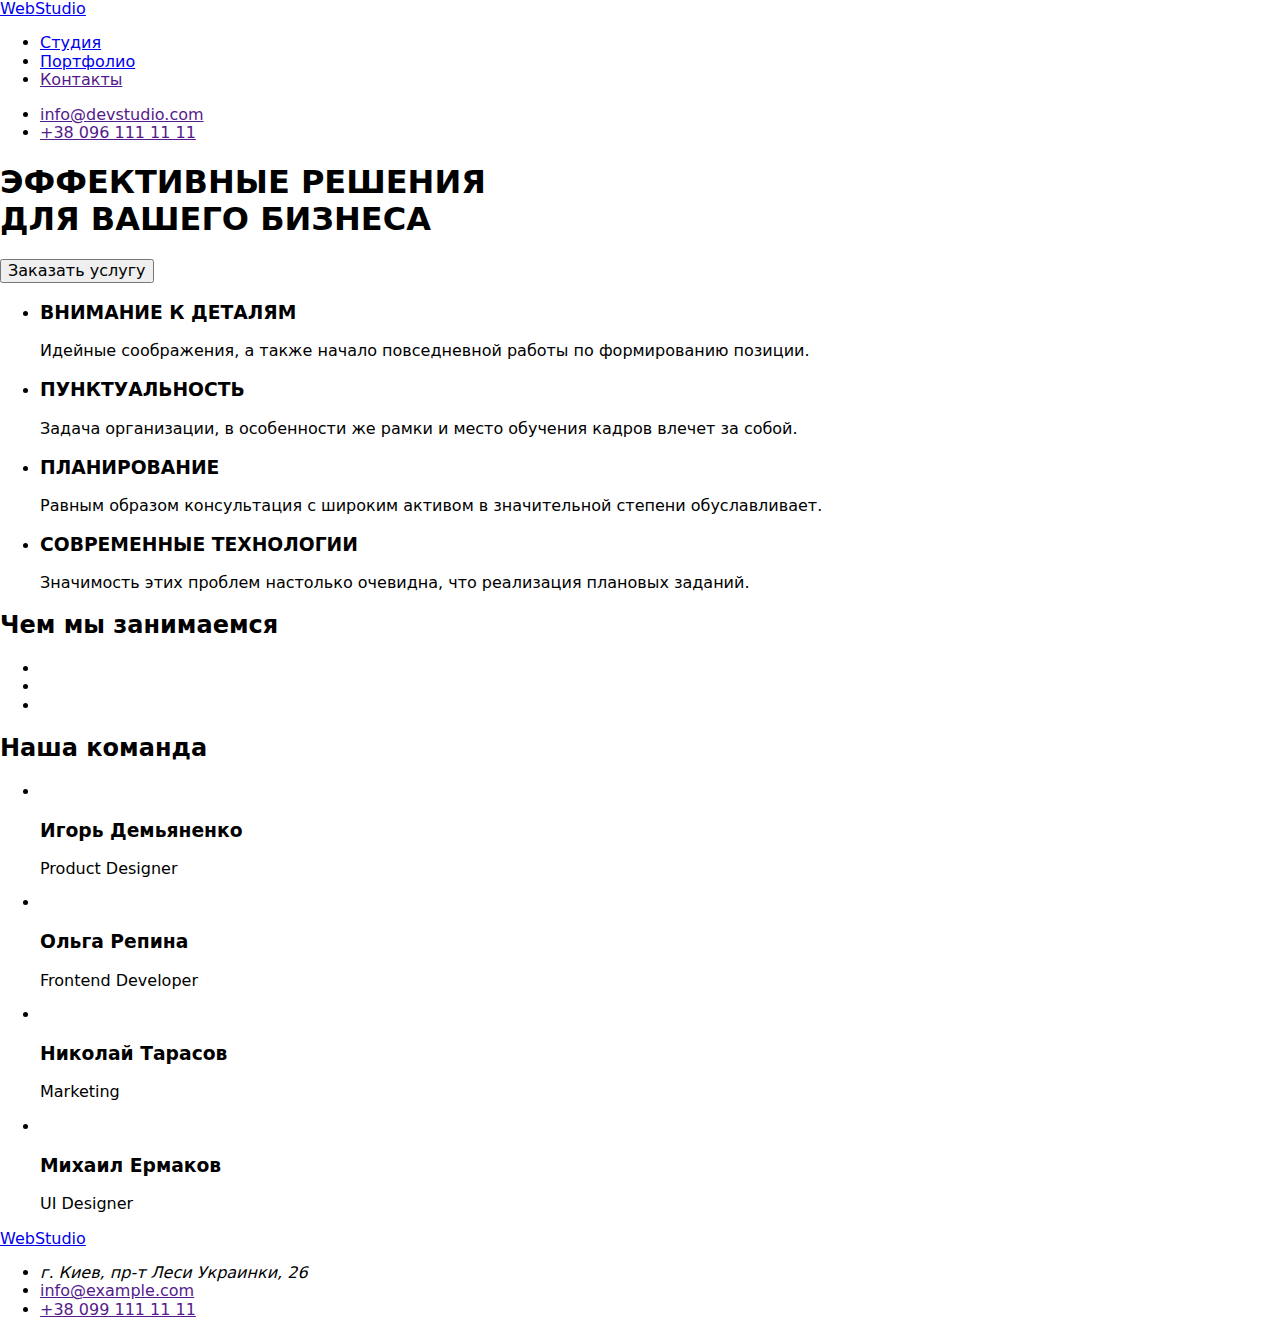
==== index.html @ a9c04260 "попытка 2 дз" ====
<!DOCTYPE html>
<html lang="en">
  <head>
    <meta charset="UTF-8" />
    <meta name="viewport" content="width=device-width, initial-scale=1.0" />
    <title>Document</title>
    <link
      href="https://fonts.googleapis.com/css2?family=Raleway:wght@700&family=Roboto:wght@400;500;700;900&display=swap"
      rel="stylesheet"
    />

    <link rel="preconnect" href="https://fonts.gstatic.com" />
    <link
      href="https://fonts.googleapis.com/css2?family=Raleway:ital,wght@1,700&display=swap"
      rel="stylesheet"
    />
    <link rel="stylesheet" href="./stile.css" />
    <link
      rel="stylesheet"
      href="https://cdnjs.cloudflare.com/ajax/libs/modern-normalize/1.0.0/modern-normalize.min.css"
    />
  </head>

  <body>
    <!--шапка сайта-->

    <header>
      <nav class="main-nav">
        <a class="logo" href="./index.html"
          >Web<span class="logo-2">Studio</span></a
        >
        <ul class="site-nav">
          <li class="item">
            <a href="./index.html" class="link1">Студия</a>
          </li>
          <li class="item">
            <a href="./portfolio.html" class="link">Портфолио</a>
          </li>
          <li class="item">
            <a href="" class="link">Контакты</a>
          </li>
        </ul>
        <ul class="site-nav2">
          <li class="item">
            <a class="nav-rith" href="">info@devstudio.com</a>
          </li>
          <li class="item">
            <a class="nav-rith" href="">+38 096 111 11 11</a>
          </li>
        </ul>
      </nav>
    </header>

    <main>
      <section class="section-hero">
        <h1 class="hero-title">
          ЭФФЕКТИВНЫЕ РЕШЕНИЯ <br />
          ДЛЯ ВАШЕГО БИЗНЕСА
        </h1>
        <button class="button">Заказать услугу</button>
      </section>
      <section class="section">
        <div class="container">
          <ul class="feature-list">
            <li class="item">
              <h3 class="title">ВНИМАНИЕ К ДЕТАЛЯМ</h3>
              <p>
                Идейные соображения, а также начало повседневной работы по
                формированию позиции.
              </p>
            </li>
            <li class="item">
              <h3 class="title">ПУНКТУАЛЬНОСТЬ</h3>
              <p>
                Задача организации, в особенности же рамки и место обучения
                кадров влечет за собой.
              </p>
            </li>
            <li class="item">
              <h3 class="title">ПЛАНИРОВАНИЕ</h3>
              <p>
                Равным образом консультация с широким активом в значительной
                степени обуславливает.
              </p>
            </li>
            <li class="item">
              <h3 class="title">СОВРЕМЕННЫЕ ТЕХНОЛОГИИ</h3>
              <p>
                Значимость этих проблем настолько очевидна, что реализация
                плановых заданий.
              </p>
            </li>
          </ul>
        </div>
      </section>
      <section class="section-img">
        <div class="container">
          <h2 class="section-title">Чем мы занимаемся</h2>
          <ul class="imges">
            <li class="item">
              <img src="./images/img.png" width="370" alt="" />
            </li>
            <li class="item">
              <img src="./images/img(1).png" width="370" alt="" />
            </li>
            <li class="item">
              <img src="./images/img(2).png" width="370" alt="" />
            </li>
          </ul>
        </div>
      </section>

      <section class="section-tima face-section">
        <div class="container">
          <h2 class="section-title">Наша команда</h2>
          <ul class="face">
            <li class="item">
              <img src="./images/img(3).png" width="270" alt="" />
              <h3 class="name-team">Игорь Демьяненко</h3>
              <p class="professional-name">Product Designer</p>
            </li>
            <li class="item">
              <img src="./images/img(4).png" width="270" alt="" />
              <h3 class="name-team">Ольга Репина</h3>
              <p class="professional-name">Frontend Developer</p>
            </li>
            <li class="item">
              <img src="./images/img(5).png" width="270" alt="" />
              <h3 class="name-team">Николай Тарасов</h3>
              <p class="professional-name">Marketing</p>
            </li>
            <li class="item">
              <img src="./images/img(6).png" width="270" alt="" />
              <h3 class="name-team">Михаил Ермаков</h3>
              <p class="professional-name">UI Designer</p>
            </li>
          </ul>
        </div>
      </section>
    </main>
    <footer class="footer">
      <div class="container">
        <div class="logotip">
          <a class="logo" href="./index.html"
            >Web<span class="logo-3">Studio</span></a
          >
        </div>
        <ul class="niz-nav">
          <li>
            <address class="adress">г. Киев, пр-т Леси Украинки, 26</address>
          </li>

          <li class="footer-bot">
            <a class="nav-footer" href="">info@example.com</a>
          </li>
          <li class="footer-bot">
            <a class="nav-footer" href="">+38 099 111 11 11</a>
          </li>
        </ul>
      </div>
    </footer>
  </body>
</html>
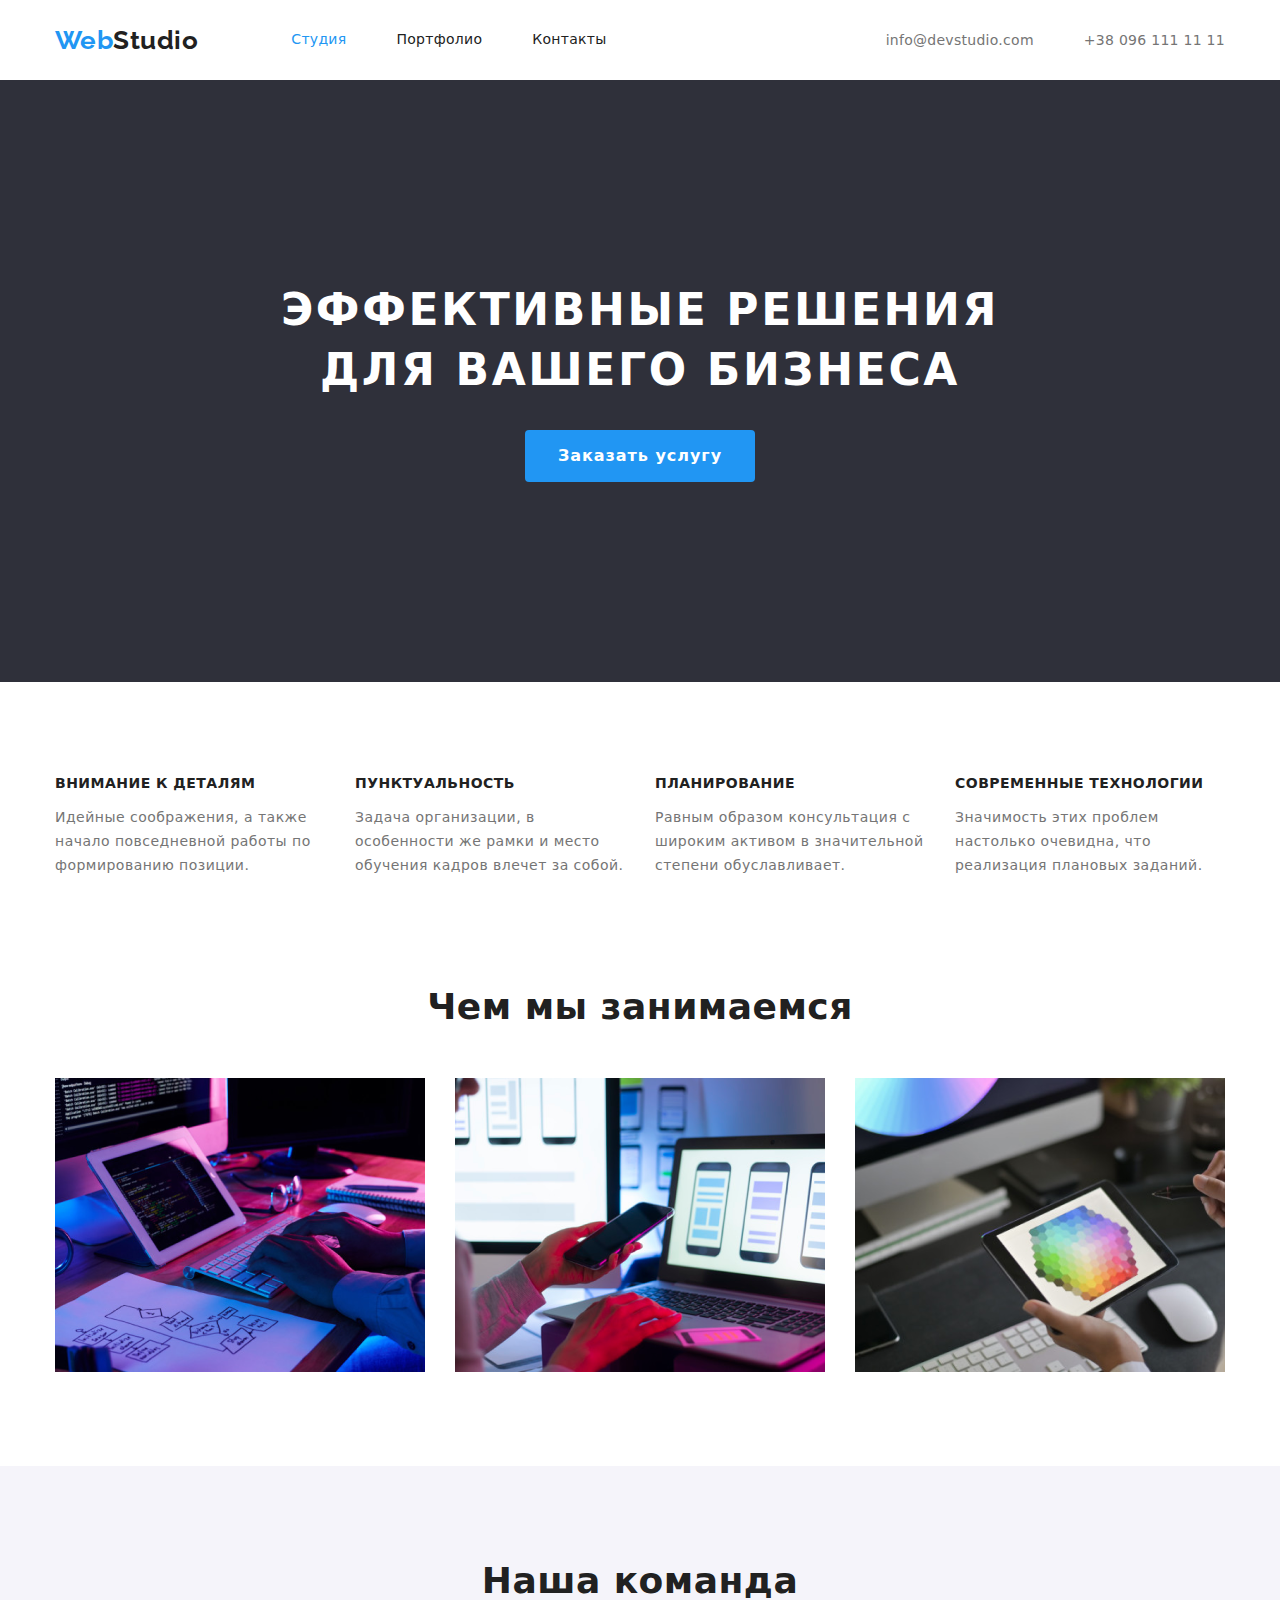
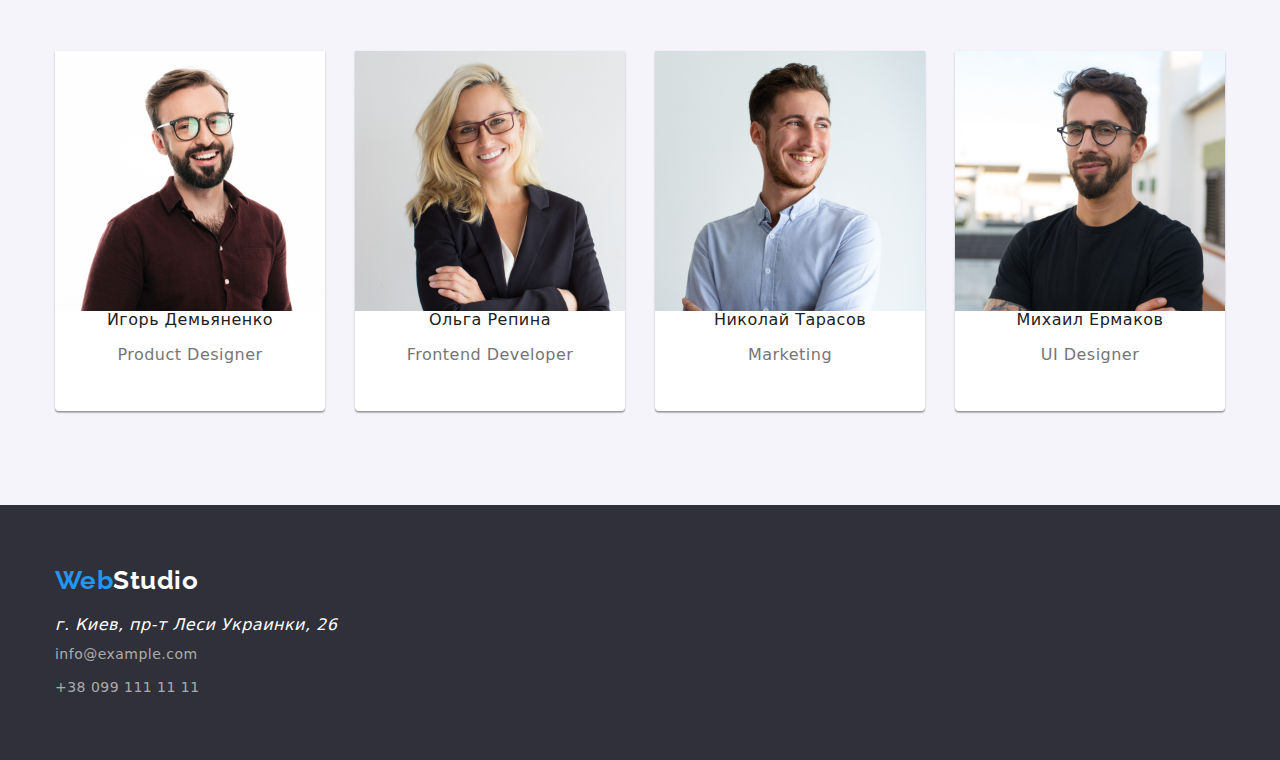
==== commit dabf2d3c: "1  попытка сдать дз" ====
--- a/index.html
+++ b/index.html
@@ -14,7 +14,7 @@
       href="https://fonts.googleapis.com/css2?family=Raleway:ital,wght@1,700&display=swap"
       rel="stylesheet"
     />
-    <link rel="stylesheet" href="./stile.css" />
+    <link rel="stylesheet" href="./index.css" />
     <link
       rel="stylesheet"
       href="https://cdnjs.cloudflare.com/ajax/libs/modern-normalize/1.0.0/modern-normalize.min.css"
--- a/index.css
+++ b/index.css
@@ -0,0 +1,272 @@
+:root {
+  --primary-text-color: #757575;
+  --title-text-color: #212121;
+  --nav-color: #2196f3;
+  --white-color: #ffffff;
+  --niz-nav: rgba(255, 255, 255, 0.6);
+  --background-name: #2f303a;
+  --backgroud-color: #f5f4fa;
+}
+
+body {
+  background: #ffffff;
+  color: var(--primary-text-color);
+  font-family: -apple-system, BlinkMacSystemFont, "Segoe UI", Roboto, Oxygen,
+    Ubuntu, Cantarell, "Open Sans", "Helvetica Neue", sans-serif;
+  letter-spacing: 0.03em;
+}
+h1,
+h2,
+h3,
+h4,
+h5,
+h6 {
+  margin: 0;
+}
+img {
+  display: block;
+  max-width: 100%;
+  height: auto;
+}
+.logo {
+  color: var(--nav-color);
+  font-family: "Raleway";
+  font-weight: bold;
+  font-size: 26px;
+  line-height: 1.19;
+  text-decoration: none;
+}
+.logotip {
+  margin-bottom: 20px;
+}
+ul {
+  list-style: none;
+  margin: 0;
+  padding: 0;
+}
+.site-nav2 .nav-rith {
+  font-weight: 500;
+  font-size: 14px;
+  line-height: 1.14;
+  letter-spacing: 0.02em;
+  text-decoration: none;
+}
+.main-nav {
+  display: flex;
+  align-items: center;
+  margin-left: auto;
+  margin-right: auto;
+  width: 1200px;
+  padding-left: 15px;
+  padding-right: 15px;
+}
+
+.site-nav .link,
+.link1 {
+  display: block;
+  padding-top: 32px;
+  padding-bottom: 32px;
+
+  color: var(--title-text-color);
+  font-weight: 500;
+  font-size: 14px;
+  line-height: 1.14;
+  letter-spacing: 0.02em;
+  text-decoration: none;
+}
+.site-nav2 {
+  display: flex;
+  margin-left: auto;
+}
+.site-nav2 .item + .item {
+  margin-left: 50px;
+}
+.conteiner {
+  margin-left: auto;
+  margin-right: auto;
+  width: 1200px;
+  padding-left: 15px;
+  padding-right: 15px;
+}
+.site-nav {
+  display: flex;
+  margin-left: 93px;
+}
+.site-nav .item + .item {
+  margin-left: 50px;
+}
+.site-nav .link:hover,
+.site-nav .link:focus {
+  color: var(--nav-color);
+}
+.section-title {
+  color: var(--title-text-color);
+  font-weight: bold;
+  font-size: 36px;
+  line-height: 1.16;
+  text-align: center;
+  margin-top: 0;
+  margin-bottom: 50px;
+}
+.section-hero {
+  text-align: center;
+  padding-top: 200px;
+  padding-bottom: 200px;
+  background-color: var(--background-name);
+  margin-bottom: 94px;
+}
+.hero-title {
+  margin-top: 0;
+  margin-bottom: 0;
+  color: var(--white-color);
+  font-weight: 900;
+  font-size: 44px;
+  line-height: 1.36;
+  letter-spacing: 0.06em;
+  background: var(--background-name);
+  margin-bottom: 30px;
+}
+.feature-list .title {
+  color: var(--title-text-color);
+  margin-top: 0;
+}
+.feature-list {
+  font-size: 14px;
+  line-height: 1.71;
+  margin-top: 0;
+  margin-bottom: 94px;
+  display: flex;
+}
+.feature-list {
+  margin-left: -30px;
+}
+.feature-list .item {
+  margin-left: 30px;
+}
+.feature-list .item {
+  width: 270px;
+}
+.imges {
+  display: flex;
+  margin-left: -30px;
+}
+.imges .item {
+  margin-left: 30px;
+}
+.face {
+  display: flex;
+  margin-left: -30px;
+}
+.name-team,
+.professional-name {
+  text-align: center;
+}
+
+.face .item {
+  box-shadow: 0px 1px 3px rgba(0, 0, 0, 0.12), 0px 1px 1px rgba(0, 0, 0, 0.14),
+    0px 2px 1px rgba(0, 0, 0, 0.2);
+  border-radius: 0px 0px 4px 4px;
+  padding-bottom: 30px;
+  background: var(--white-color);
+  margin-left: 30px;
+}
+.face-section {
+  background-color: var(--backgroud-color);
+  padding-top: 94px;
+  padding-bottom: 94px;
+}
+.button {
+  background-color: var(--nav-color);
+  color: var(--white-color);
+  border: 1px solid transparent;
+
+  letter-spacing: 0.06em;
+  font-weight: bold;
+  font-size: 16px;
+  line-height: 1.9;
+  min-width: 200px;
+
+  border-radius: 4px;
+  padding: 10px 32px;
+  display: inline-block;
+  text-align: center;
+}
+.container {
+  margin-left: auto;
+  margin-right: auto;
+  width: 1200px;
+  padding-right: 15px;
+  padding-left: 15px;
+}
+.section-img {
+  padding-bottom: 94px;
+}
+.nav-rith {
+  color: var(--primary-text-color);
+}
+.nav-rith:hover,
+.nav-rith:focus {
+  color: var(--nav-color);
+}
+.name-team {
+  color: var(--title-text-color);
+  font-weight: 500;
+  font-size: 16px;
+  line-height: 1.18;
+}
+.adress {
+  color: var(--white-color);
+  margin-bottom: 9px;
+}
+.nav-footer {
+  color: var(--niz-nav);
+  font-size: 14px;
+  line-height: 1.71;
+}
+.footer-bot {
+  margin-bottom: 9px;
+}
+.footer-bot:nth-child(3n) {
+  margin-bottom: 0;
+}
+.logo-2 {
+  color: var(--title-text-color);
+}
+.logo .logo-2:hover,
+.logo .logo-2:focus,
+.logo .logo-3:hover,
+.logo .logo-3:focus {
+  color: rgb(204, 51, 24);
+}
+.title {
+  font-size: 14px;
+  line-height: 1.14;
+}
+.professional-name {
+  font-size: 16px;
+  line-height: 1.18;
+}
+.footer {
+  background: var(--background-name);
+  padding-bottom: 60px;
+  padding-top: 60px;
+}
+.logo-3 {
+  color: var(--white-color);
+}
+.niz-nav .nav-footer {
+  font-size: 14px;
+  line-height: 1.71;
+  text-decoration: none;
+}
+.nav-footer:hover,
+.nav-footer:focus {
+  color: var(--nav-color);
+}
+.link1 {
+  color: var(--nav-color);
+}
+.link1:hover,
+.link1:focus {
+  color: var(--title-text-color);
+}
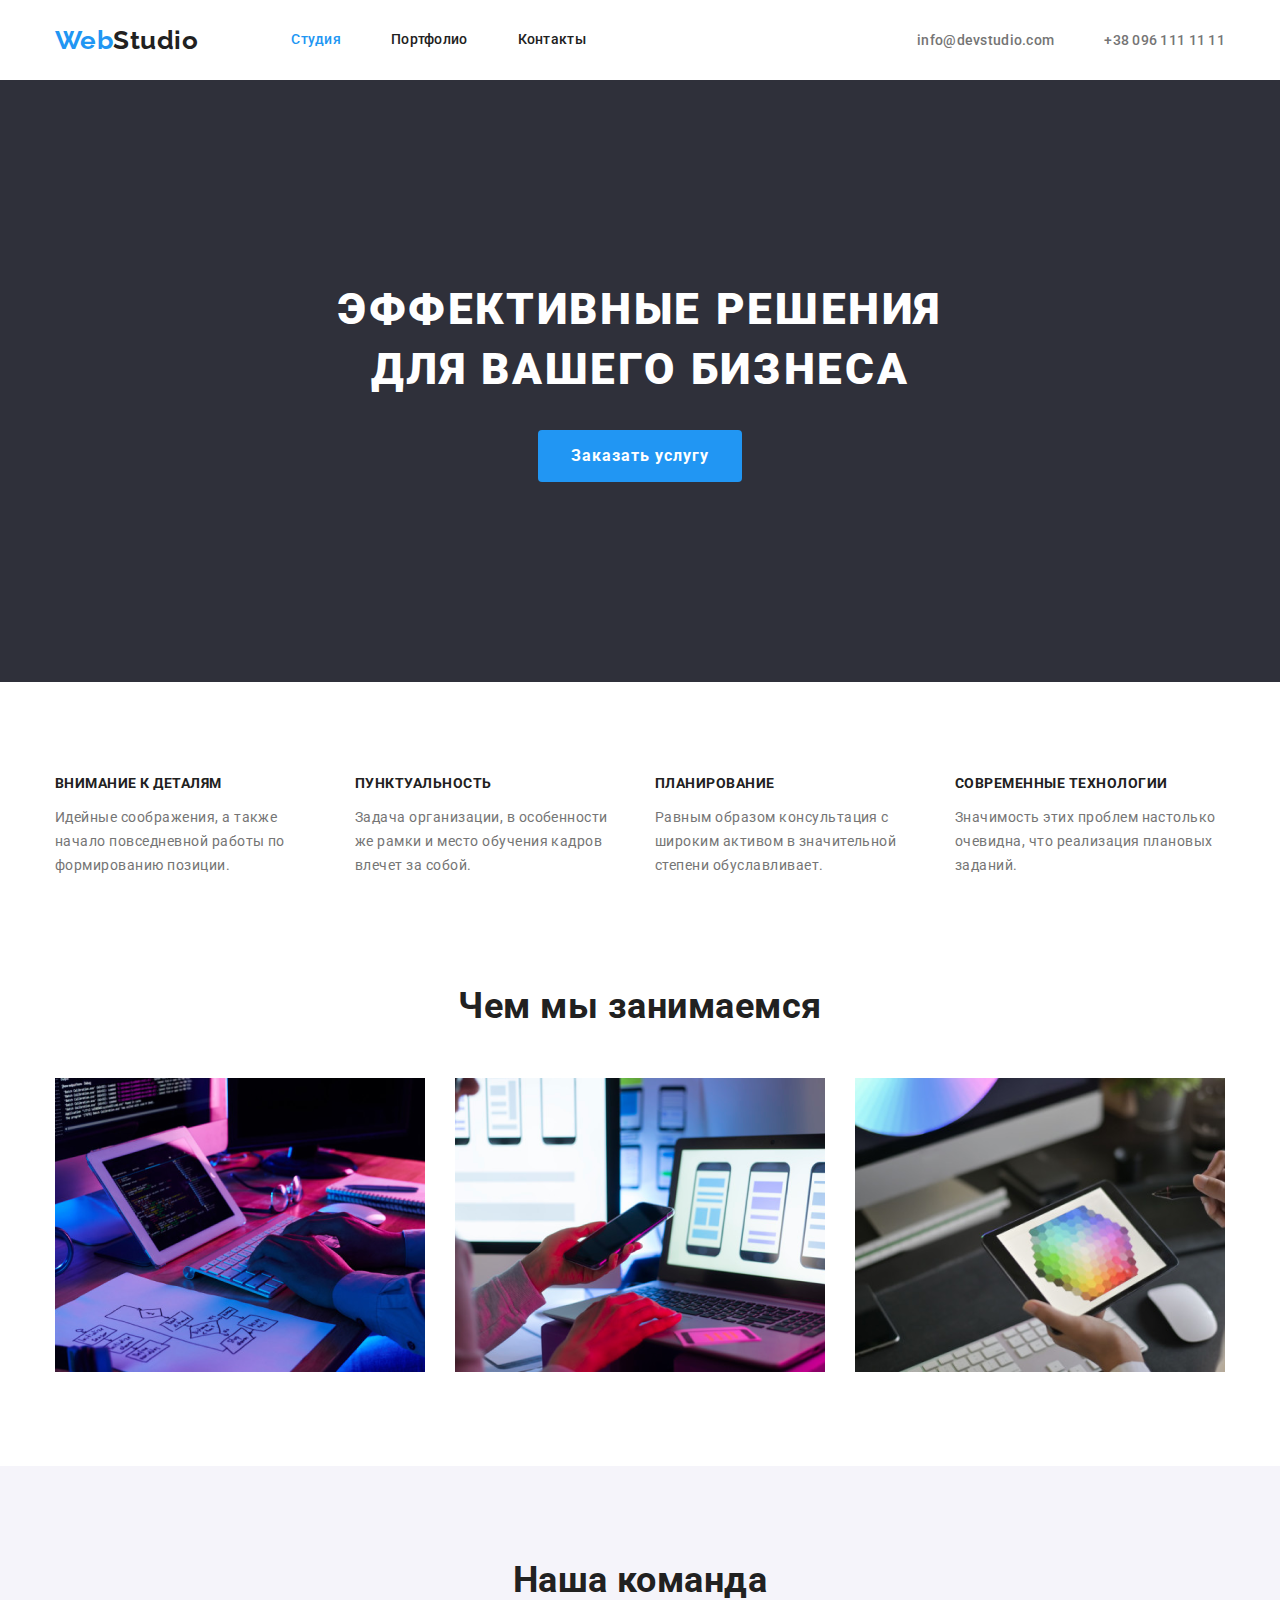
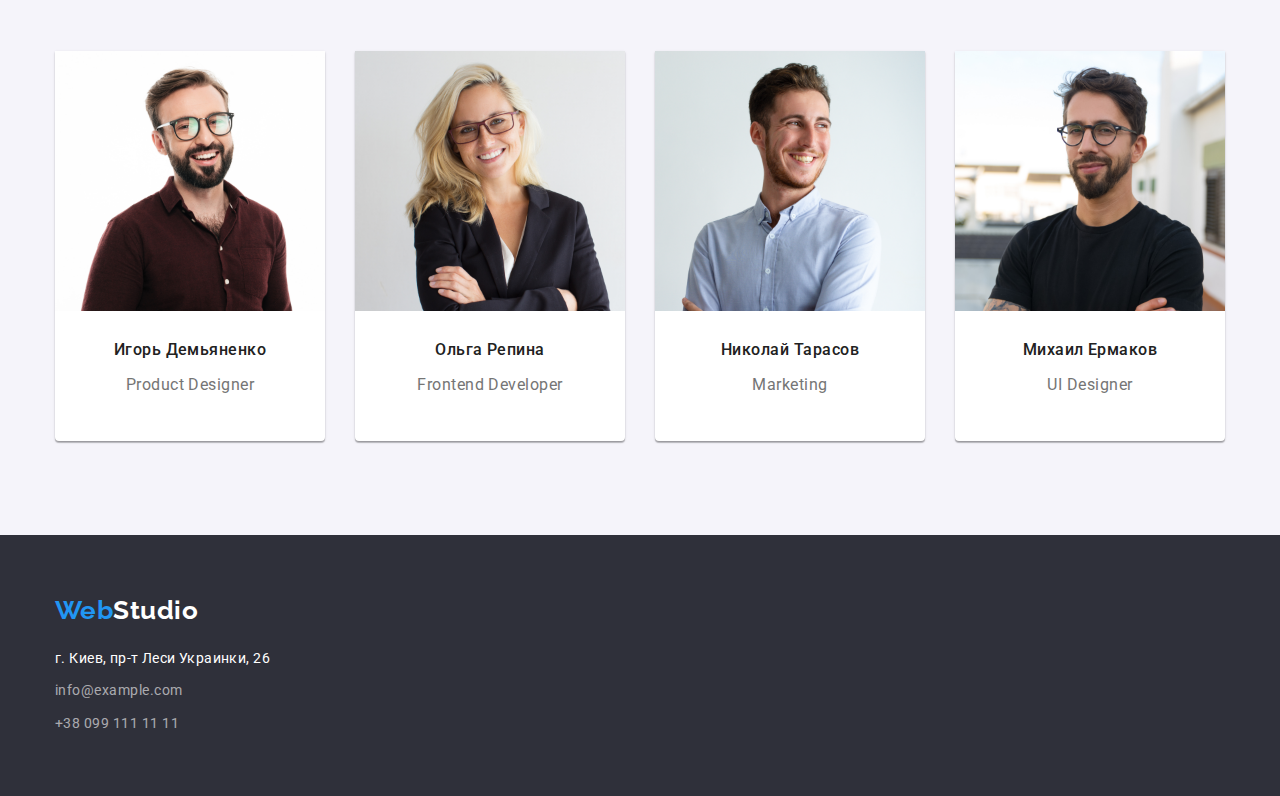
==== commit 554b697b: "3 попытка сдать дз" ====
--- a/index.html
+++ b/index.html
@@ -14,11 +14,11 @@
       href="https://fonts.googleapis.com/css2?family=Raleway:ital,wght@1,700&display=swap"
       rel="stylesheet"
     />
-    <link rel="stylesheet" href="./index.css" />
     <link
       rel="stylesheet"
       href="https://cdnjs.cloudflare.com/ajax/libs/modern-normalize/1.0.0/modern-normalize.min.css"
     />
+    <link rel="stylesheet" href="./index.css" />
   </head>
 
   <body>
--- a/index.css
+++ b/index.css
@@ -88,6 +88,10 @@
   padding-left: 15px;
   padding-right: 15px;
 }
+.section {
+  padding-top: 94px;
+  padding-bottom: 94px;
+}
 .site-nav {
   display: flex;
   margin-left: 93px;
@@ -113,7 +117,7 @@
   padding-top: 200px;
   padding-bottom: 200px;
   background-color: var(--background-name);
-  margin-bottom: 94px;
+  padding-bottom: 200px;
 }
 .hero-title {
   margin-top: 0;
@@ -134,7 +138,6 @@
   font-size: 14px;
   line-height: 1.71;
   margin-top: 0;
-  margin-bottom: 94px;
   display: flex;
 }
 .feature-list {
@@ -156,6 +159,9 @@
 .face {
   display: flex;
   margin-left: -30px;
+}
+.name-team {
+  padding-top: 30px;
 }
 .name-team,
 .professional-name {
@@ -217,7 +223,13 @@
 .adress {
   color: var(--white-color);
   margin-bottom: 9px;
-}
+  font-style: normal;
+  font-weight: normal;
+  font-size: 14px;
+  line-height: 24px;
+  letter-spacing: 0.03em;
+}
+
 .nav-footer {
   color: var(--niz-nav);
   font-size: 14px;
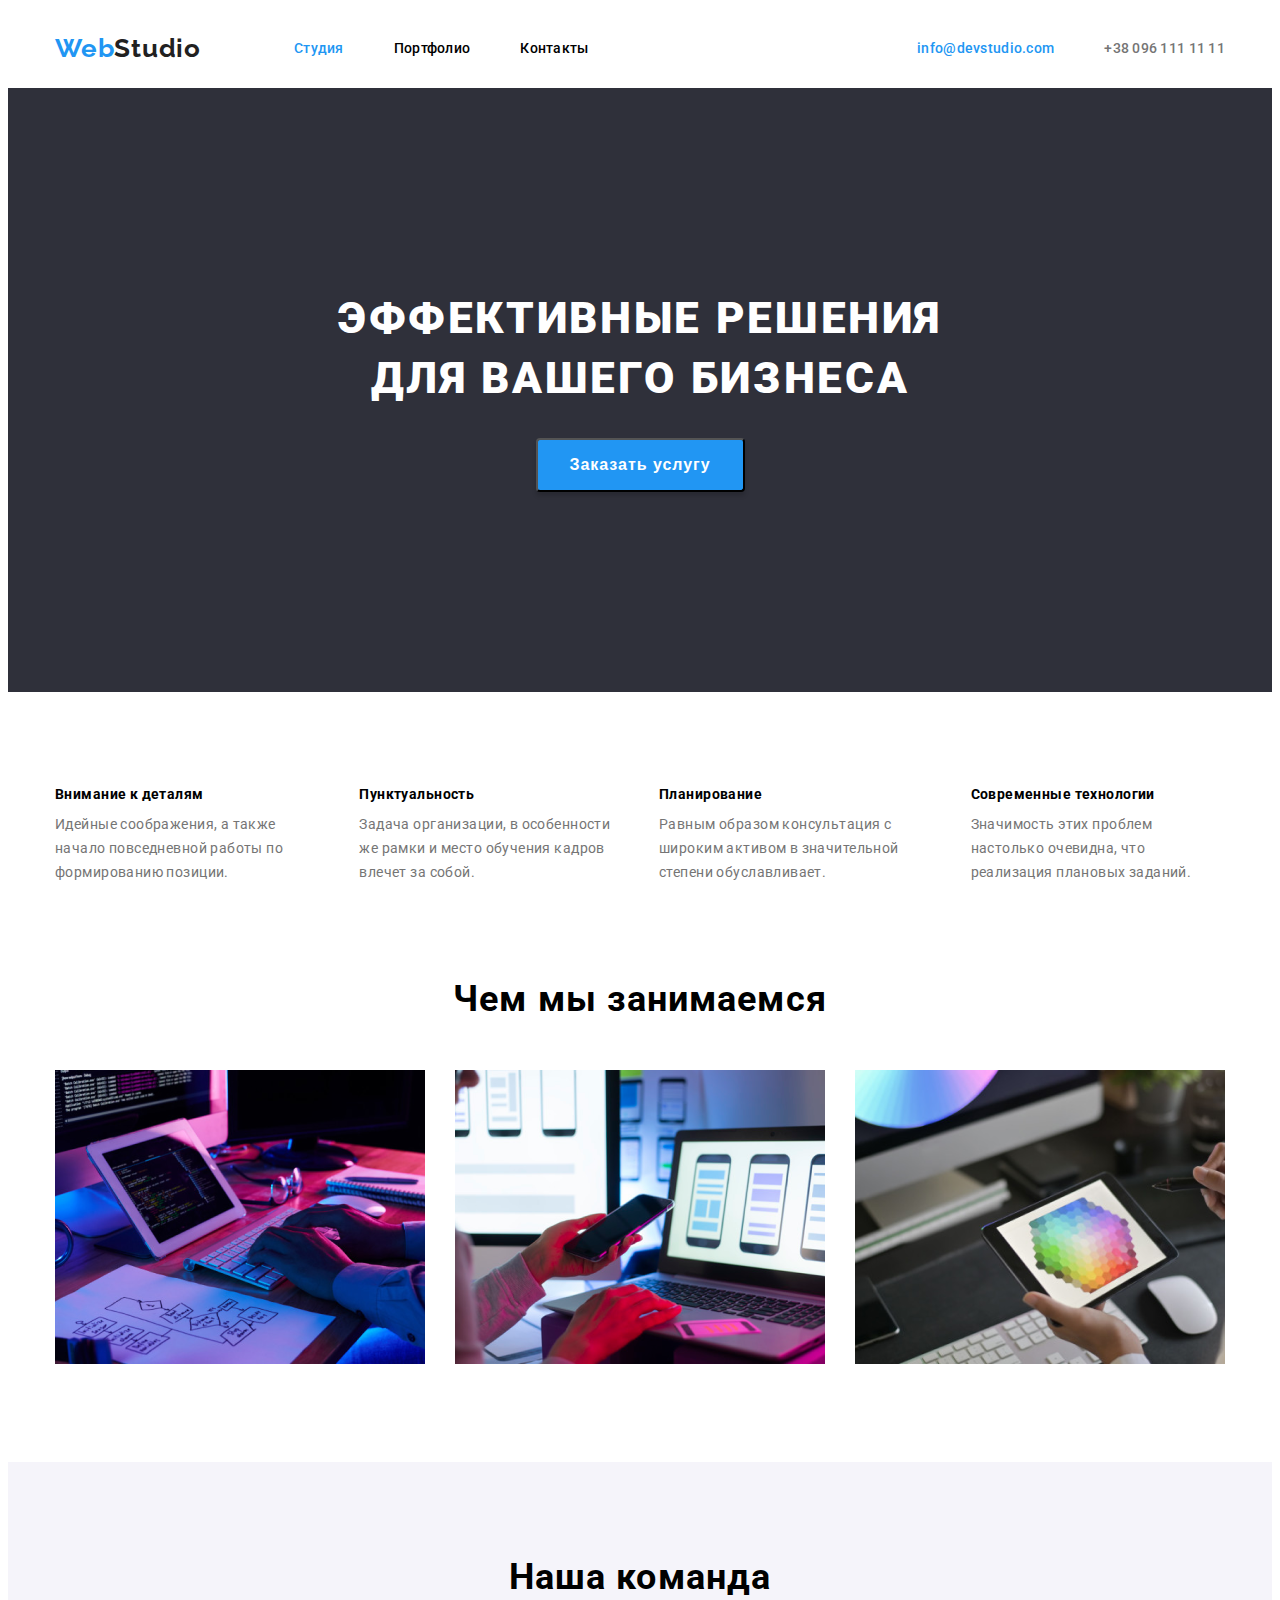
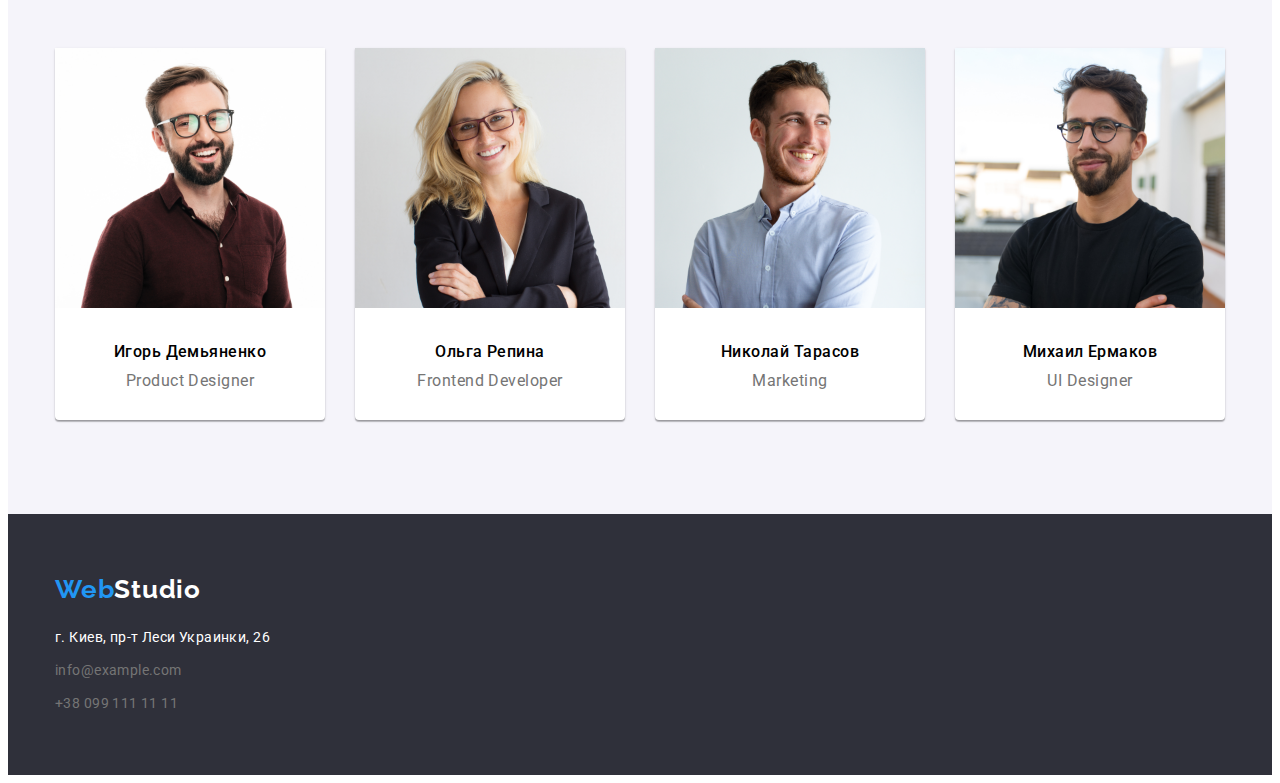
==== commit 4373d10f: "1 попытка сдать 3 дз" ====
--- a/index.html
+++ b/index.html
@@ -4,88 +4,68 @@
     <meta charset="UTF-8" />
     <meta name="viewport" content="width=device-width, initial-scale=1.0" />
     <title>Document</title>
-    <link
-      href="https://fonts.googleapis.com/css2?family=Raleway:wght@700&family=Roboto:wght@400;500;700;900&display=swap"
-      rel="stylesheet"
-    />
-
+    <link rel="preconnect" href="https://fonts.gstatic.com" />
     <link rel="preconnect" href="https://fonts.gstatic.com" />
     <link
-      href="https://fonts.googleapis.com/css2?family=Raleway:ital,wght@1,700&display=swap"
+      href="https://fonts.googleapis.com/css2?family=Raleway:wght@400;500;700&family=Roboto:wght@400;500;700&display=swap"
       rel="stylesheet"
-    />
-    <link
-      rel="stylesheet"
-      href="https://cdnjs.cloudflare.com/ajax/libs/modern-normalize/1.0.0/modern-normalize.min.css"
     />
     <link rel="stylesheet" href="./index.css" />
   </head>
+  <body>
+    <header class="header">
+      <nav class="container site-nav">
+        <a class="header-logo" href=""
+          >Web<span class="header-logo-span">Studio</span></a
+        >
+        <ul class="header-nav list">
+          <li class="item hover-item">Студия</li>
+          <li class="item">Портфолио</li>
+          <li class="item">Контакты</li>
+        </ul>
 
-  <body>
-    <!--шапка сайта-->
-
-    <header>
-      <nav class="main-nav">
-        <a class="logo" href="./index.html"
-          >Web<span class="logo-2">Studio</span></a
-        >
-        <ul class="site-nav">
-          <li class="item">
-            <a href="./index.html" class="link1">Студия</a>
-          </li>
-          <li class="item">
-            <a href="./portfolio.html" class="link">Портфолио</a>
-          </li>
-          <li class="item">
-            <a href="" class="link">Контакты</a>
-          </li>
-        </ul>
-        <ul class="site-nav2">
-          <li class="item">
-            <a class="nav-rith" href="">info@devstudio.com</a>
-          </li>
-          <li class="item">
-            <a class="nav-rith" href="">+38 096 111 11 11</a>
-          </li>
+        <ul class="header-nav-contacts list">
+          <li class="item hover-item">info@devstudio.com</li>
+          <li class="item">+38 096 111 11 11</li>
         </ul>
       </nav>
     </header>
-
     <main>
       <section class="section-hero">
-        <h1 class="hero-title">
-          ЭФФЕКТИВНЫЕ РЕШЕНИЯ <br />
-          ДЛЯ ВАШЕГО БИЗНЕСА
-        </h1>
-        <button class="button">Заказать услугу</button>
+        <div class="container">
+          <h2 class="hero-title">
+            ЭФФЕКТИВНЫЕ РЕШЕНИЯ<br />ДЛЯ ВАШЕГО БИЗНЕСА
+          </h2>
+          <button class="hero-button">Заказать услугу</button>
+        </div>
       </section>
-      <section class="section">
+      <section class="section-advantages">
         <div class="container">
-          <ul class="feature-list">
+          <ul class="list advantages-list">
             <li class="item">
-              <h3 class="title">ВНИМАНИЕ К ДЕТАЛЯМ</h3>
-              <p>
+              <h3 class="advantages-title">Внимание к деталям</h3>
+              <p class="advantages-text">
                 Идейные соображения, а также начало повседневной работы по
                 формированию позиции.
               </p>
             </li>
             <li class="item">
-              <h3 class="title">ПУНКТУАЛЬНОСТЬ</h3>
-              <p>
+              <h3 class="advantages-title">Пунктуальность</h3>
+              <p class="advantages-text">
                 Задача организации, в особенности же рамки и место обучения
                 кадров влечет за собой.
               </p>
             </li>
             <li class="item">
-              <h3 class="title">ПЛАНИРОВАНИЕ</h3>
-              <p>
+              <h3 class="advantages-title">Планирование</h3>
+              <p class="advantages-text">
                 Равным образом консультация с широким активом в значительной
                 степени обуславливает.
               </p>
             </li>
             <li class="item">
-              <h3 class="title">СОВРЕМЕННЫЕ ТЕХНОЛОГИИ</h3>
-              <p>
+              <h3 class="advantages-title">Современные технологии</h3>
+              <p class="advantages-text">
                 Значимость этих проблем настолько очевидна, что реализация
                 плановых заданий.
               </p>
@@ -93,71 +73,63 @@
           </ul>
         </div>
       </section>
-      <section class="section-img">
+      <section class="section-occupation">
         <div class="container">
-          <h2 class="section-title">Чем мы занимаемся</h2>
-          <ul class="imges">
+          <h2 class="occupation-title">Чем мы занимаемся</h2>
+          <ul class="occupation-list list">
             <li class="item">
-              <img src="./images/img.png" width="370" alt="" />
+              <img src="./images/img.png" width="370px" alt="" />
             </li>
             <li class="item">
-              <img src="./images/img(1).png" width="370" alt="" />
+              <img src="./images/img(1).png" width="370px" alt="" />
             </li>
             <li class="item">
-              <img src="./images/img(2).png" width="370" alt="" />
+              <img src="./images/img(2).png" width="370px" alt="" />
             </li>
           </ul>
         </div>
       </section>
-
-      <section class="section-tima face-section">
+      <section class="section-team">
         <div class="container">
-          <h2 class="section-title">Наша команда</h2>
-          <ul class="face">
+          <h2 class="team-title">Наша команда</h2>
+          <ul class="list team-list">
             <li class="item">
-              <img src="./images/img(3).png" width="270" alt="" />
-              <h3 class="name-team">Игорь Демьяненко</h3>
-              <p class="professional-name">Product Designer</p>
+              <img src="./images/img(3).png" width="270px" alt="" />
+              <h3 class="team-name">Игорь Демьяненко</h3>
+              <p class="team-job">Product Designer</p>
             </li>
             <li class="item">
-              <img src="./images/img(4).png" width="270" alt="" />
-              <h3 class="name-team">Ольга Репина</h3>
-              <p class="professional-name">Frontend Developer</p>
+              <img src="./images/img(4).png" width="270px" alt="" />
+              <h3 class="team-name">Ольга Репина</h3>
+              <p class="team-job">Frontend Developer</p>
             </li>
             <li class="item">
-              <img src="./images/img(5).png" width="270" alt="" />
-              <h3 class="name-team">Николай Тарасов</h3>
-              <p class="professional-name">Marketing</p>
+              <img src="./images/img(5).png" width="270px" alt="" />
+              <h3 class="team-name">Николай Тарасов</h3>
+              <p class="team-job">Marketing</p>
             </li>
             <li class="item">
-              <img src="./images/img(6).png" width="270" alt="" />
-              <h3 class="name-team">Михаил Ермаков</h3>
-              <p class="professional-name">UI Designer</p>
+              <img src="./images/img(6).png" width="270px" alt="" />
+              <h3 class="team-name">Михаил Ермаков</h3>
+              <p class="team-job">UI Designer</p>
             </li>
           </ul>
         </div>
       </section>
     </main>
+
     <footer class="footer">
-      <div class="container">
-        <div class="logotip">
-          <a class="logo" href="./index.html"
-            >Web<span class="logo-3">Studio</span></a
-          >
-        </div>
-        <ul class="niz-nav">
-          <li>
-            <address class="adress">г. Киев, пр-т Леси Украинки, 26</address>
-          </li>
+      <nav class="footer-nav container">
+        <a class="footer-logo" href=""
+          >Web<span class="footer-logo-span">Studio</span></a
+        >
+        <address class="footer-adress">г. Киев, пр-т Леси Украинки, 26</address>
 
-          <li class="footer-bot">
-            <a class="nav-footer" href="">info@example.com</a>
-          </li>
-          <li class="footer-bot">
-            <a class="nav-footer" href="">+38 099 111 11 11</a>
-          </li>
+        <ul class="list footer-list">
+          <li class="item">info@example.com</li>
+          <li class="item">+38 099 111 11 11</li>
         </ul>
-      </div>
+      </nav>
     </footer>
   </body>
 </html>
--- a/index.css
+++ b/index.css
@@ -1,19 +1,15 @@
 :root {
-  --primary-text-color: #757575;
-  --title-text-color: #212121;
+  --primary-color: #212121;
+  --no-primary-color: #757575;
   --nav-color: #2196f3;
-  --white-color: #ffffff;
-  --niz-nav: rgba(255, 255, 255, 0.6);
-  --background-name: #2f303a;
-  --backgroud-color: #f5f4fa;
-}
-
+  --white: #ffffff;
+  --background: #2f303a;
+  --white-tel-em: rgba(255, 255, 255, 0.6);
+  --border-color: #ececec;
+  --items-color: #eeeeee;
+}
 body {
-  background: #ffffff;
-  color: var(--primary-text-color);
-  font-family: -apple-system, BlinkMacSystemFont, "Segoe UI", Roboto, Oxygen,
-    Ubuntu, Cantarell, "Open Sans", "Helvetica Neue", sans-serif;
-  letter-spacing: 0.03em;
+  font-family: "Roboto", sans-serif;
 }
 h1,
 h2,
@@ -21,264 +17,271 @@
 h4,
 h5,
 h6 {
-  margin: 0;
-}
-img {
+  margin: 0px;
+}
+li {
+  margin: 0px;
+}
+p {
+  margin: 0px;
+}
+/* Стили Хедера*/
+.header-logo {
+  font-family: "Raleway", sans-serif;
+  font-size: 26px;
+  font-style: normal;
+  font-weight: 700;
+  line-height: 31px;
+  letter-spacing: 0.03em;
+  text-decoration: none;
+  color: var(--nav-color);
+  margin-right: 93px;
+}
+.list {
+  list-style: none;
+}
+ul {
+  margin: 0px;
+  padding: 0px;
+}
+.header-logo-span {
+  color: var(--primary-color);
+}
+.site-nav {
+  display: flex;
+  align-items: center;
+}
+.header-nav {
+  display: flex;
+}
+.header-nav-contacts {
+  display: flex;
+  margin-left: auto;
+}
+.header-nav .item {
+  font-style: normal;
+  font-weight: 500;
+  font-size: 14px;
+  line-height: 16px;
+  letter-spacing: 0.02em;
+  padding: 32px 0px;
+  margin-right: 50px;
+}
+.header-nav .item:last-child {
+  margin: 0px;
+}
+.header-nav-contacts .item {
+  font-style: normal;
+  font-weight: 500;
+  font-size: 14px;
+  line-height: 16px;
+  letter-spacing: 0.02em;
+  color: var(--no-primary-color);
+  padding: 32px 0px;
+  margin-right: 50px;
+}
+.header-nav-contacts .item:last-child {
+  margin: 0px;
+}
+.header-nav .hover-item {
+  color: var(--nav-color);
+}
+.header-nav-contacts .hover-item {
+  color: var(--nav-color);
+}
+.header-nav .item:hover,
+.header-nav .item:focus {
+  color: var(--nav-color);
+}
+.header-nav-contacts .item:hover,
+.header-nav-contacts .item:focus {
+  color: var(--nav-color);
+}
+.header-nav .hover-item:hover,
+.header-nav .hover-item:focus {
+  color: var(--primary-color);
+}
+.header-nav-contacts .hover-item:hover,
+.header-nav-contacts .hover-item:focus {
+  color: var(--no-primary-color);
+}
+.container {
+  width: 1170px;
+  margin-right: auto;
+  margin-left: auto;
+  padding-left: 15px;
+  padding-right: 15px;
+}
+/* Стили героя*/
+.section-hero {
+  background-color: var(--background);
+  padding-bottom: 200px;
+  padding-top: 200px;
+}
+.hero-title {
+  font-size: 44px;
+  font-style: normal;
+  font-weight: 900;
+  line-height: 60px;
+  letter-spacing: 0.06em;
+  color: var(--white);
+  text-align: center;
+  margin: 0px;
+  margin-bottom: 30px;
+}
+.hero-button {
+  font-size: 16px;
+  font-style: normal;
+  font-weight: 700;
+  line-height: 30px;
+  letter-spacing: 0.06em;
+  color: var(--white);
+  box-shadow: 0px 4px 4px rgba(0, 0, 0, 0.15);
+  border-radius: 4px;
+  padding: 10px 32px;
+  background-color: var(--nav-color);
+  min-width: 200px;
   display: block;
-  max-width: 100%;
-  height: auto;
-}
-.logo {
-  color: var(--nav-color);
-  font-family: "Raleway";
-  font-weight: bold;
-  font-size: 26px;
-  line-height: 1.19;
-  text-decoration: none;
-}
-.logotip {
-  margin-bottom: 20px;
-}
-ul {
-  list-style: none;
-  margin: 0;
-  padding: 0;
-}
-.site-nav2 .nav-rith {
-  font-weight: 500;
-  font-size: 14px;
-  line-height: 1.14;
-  letter-spacing: 0.02em;
-  text-decoration: none;
-}
-.main-nav {
-  display: flex;
-  align-items: center;
   margin-left: auto;
   margin-right: auto;
-  width: 1200px;
-  padding-left: 15px;
-  padding-right: 15px;
-}
-
-.site-nav .link,
-.link1 {
-  display: block;
-  padding-top: 32px;
-  padding-bottom: 32px;
-
-  color: var(--title-text-color);
-  font-weight: 500;
-  font-size: 14px;
-  line-height: 1.14;
-  letter-spacing: 0.02em;
-  text-decoration: none;
-}
-.site-nav2 {
-  display: flex;
-  margin-left: auto;
-}
-.site-nav2 .item + .item {
-  margin-left: 50px;
-}
-.conteiner {
-  margin-left: auto;
-  margin-right: auto;
-  width: 1200px;
-  padding-left: 15px;
-  padding-right: 15px;
-}
-.section {
+}
+
+/*Секция преимуществ*/
+.section-advantages {
+  padding-top: 94px;
+}
+.advantages-list {
+  display: flex;
+}
+.advantages-list .item {
+  margin-right: 30px;
+}
+.advantages-list .item:last-child {
+  margin: 0px;
+}
+.advantages-title {
+  font-size: 14px;
+  font-style: normal;
+  font-weight: 700;
+  line-height: 16px;
+  letter-spacing: 0.03em;
+  margin-bottom: 10px;
+}
+.advantages-text {
+  font-size: 14px;
+  font-style: normal;
+  font-weight: 400;
+  line-height: 24px;
+  letter-spacing: 0.03em;
+  color: var(--no-primary-color);
+}
+/*Секция  занятий */
+.section-occupation {
   padding-top: 94px;
   padding-bottom: 94px;
 }
-.site-nav {
-  display: flex;
-  margin-left: 93px;
-}
-.site-nav .item + .item {
-  margin-left: 50px;
-}
-.site-nav .link:hover,
-.site-nav .link:focus {
-  color: var(--nav-color);
-}
-.section-title {
-  color: var(--title-text-color);
-  font-weight: bold;
+.occupation-title {
   font-size: 36px;
-  line-height: 1.16;
-  text-align: center;
-  margin-top: 0;
+  font-style: normal;
+  font-weight: 700;
+  line-height: 42px;
+  letter-spacing: 0.03em;
+  text-align: center;
   margin-bottom: 50px;
 }
-.section-hero {
-  text-align: center;
-  padding-top: 200px;
-  padding-bottom: 200px;
-  background-color: var(--background-name);
-  padding-bottom: 200px;
-}
-.hero-title {
-  margin-top: 0;
-  margin-bottom: 0;
-  color: var(--white-color);
-  font-weight: 900;
-  font-size: 44px;
-  line-height: 1.36;
-  letter-spacing: 0.06em;
-  background: var(--background-name);
-  margin-bottom: 30px;
-}
-.feature-list .title {
-  color: var(--title-text-color);
-  margin-top: 0;
-}
-.feature-list {
-  font-size: 14px;
-  line-height: 1.71;
-  margin-top: 0;
-  display: flex;
-}
-.feature-list {
-  margin-left: -30px;
-}
-.feature-list .item {
-  margin-left: 30px;
-}
-.feature-list .item {
-  width: 270px;
-}
-.imges {
-  display: flex;
-  margin-left: -30px;
-}
-.imges .item {
-  margin-left: 30px;
-}
-.face {
-  display: flex;
-  margin-left: -30px;
-}
-.name-team {
-  padding-top: 30px;
-}
-.name-team,
-.professional-name {
-  text-align: center;
-}
-
-.face .item {
+.occupation-list {
+  display: flex;
+}
+.occupation-list .item {
+  margin-right: 30px;
+}
+.occupation-list .item:last-child {
+  margin: 0px;
+}
+/*Секция  команды */
+
+.section-team {
+  padding-top: 94px;
+  background: #f5f4fa;
+  padding-bottom: 94px;
+}
+.team-title {
+  text-align: center;
+  font-size: 36px;
+  font-style: normal;
+  font-weight: 700;
+  line-height: 42px;
+  letter-spacing: 0.03em;
+  margin-bottom: 50px;
+}
+.team-list {
+  display: flex;
+}
+.team-list .item {
+  margin-right: 30px;
+  background-color: var(--white);
+  padding-bottom: 30px;
+  text-align: center;
+  border-radius: 0px 0px 4px 4px;
   box-shadow: 0px 1px 3px rgba(0, 0, 0, 0.12), 0px 1px 1px rgba(0, 0, 0, 0.14),
     0px 2px 1px rgba(0, 0, 0, 0.2);
-  border-radius: 0px 0px 4px 4px;
-  padding-bottom: 30px;
-  background: var(--white-color);
-  margin-left: 30px;
-}
-.face-section {
-  background-color: var(--backgroud-color);
-  padding-top: 94px;
-  padding-bottom: 94px;
-}
-.button {
-  background-color: var(--nav-color);
-  color: var(--white-color);
-  border: 1px solid transparent;
-
-  letter-spacing: 0.06em;
-  font-weight: bold;
+}
+.team-list .item:last-child {
+  margin: 0px;
+}
+.team-name {
   font-size: 16px;
-  line-height: 1.9;
-  min-width: 200px;
-
-  border-radius: 4px;
-  padding: 10px 32px;
-  display: inline-block;
-  text-align: center;
-}
-.container {
-  margin-left: auto;
-  margin-right: auto;
-  width: 1200px;
-  padding-right: 15px;
-  padding-left: 15px;
-}
-.section-img {
-  padding-bottom: 94px;
-}
-.nav-rith {
-  color: var(--primary-text-color);
-}
-.nav-rith:hover,
-.nav-rith:focus {
-  color: var(--nav-color);
-}
-.name-team {
-  color: var(--title-text-color);
+  font-style: normal;
   font-weight: 500;
+  line-height: 19px;
+  letter-spacing: 0.03em;
+  padding-top: 30px;
+  margin-bottom: 10px;
+}
+.team-job {
   font-size: 16px;
-  line-height: 1.18;
-}
-.adress {
-  color: var(--white-color);
-  margin-bottom: 9px;
-  font-style: normal;
-  font-weight: normal;
-  font-size: 14px;
+  font-style: normal;
+  font-weight: 400;
+  line-height: 19px;
+  letter-spacing: 0.03em;
+  color: var(--no-primary-color);
+}
+/*Стили Футера */
+.footer {
+  background-color: var(--background);
+  padding-top: 60px;
+  padding-bottom: 60px;
+}
+.footer-logo {
+  font-family: "Raleway", sans-serif;
+  font-size: 26px;
+  font-style: normal;
+  font-weight: 700;
+  line-height: 31px;
+  letter-spacing: 0.03em;
+  text-decoration: none;
+  color: var(--nav-color);
+  
+}
+.footer-logo-span {
+  color: var(--white);
+}
+.footer-adress {
+  margin-top: 20px;
+  font-size: 14px;
+  font-style: normal;
+  font-weight: 400;
   line-height: 24px;
   letter-spacing: 0.03em;
-}
-
-.nav-footer {
-  color: var(--niz-nav);
-  font-size: 14px;
-  line-height: 1.71;
-}
-.footer-bot {
-  margin-bottom: 9px;
-}
-.footer-bot:nth-child(3n) {
-  margin-bottom: 0;
-}
-.logo-2 {
-  color: var(--title-text-color);
-}
-.logo .logo-2:hover,
-.logo .logo-2:focus,
-.logo .logo-3:hover,
-.logo .logo-3:focus {
-  color: rgb(204, 51, 24);
-}
-.title {
-  font-size: 14px;
-  line-height: 1.14;
-}
-.professional-name {
-  font-size: 16px;
-  line-height: 1.18;
-}
-.footer {
-  background: var(--background-name);
-  padding-bottom: 60px;
-  padding-top: 60px;
-}
-.logo-3 {
-  color: var(--white-color);
-}
-.niz-nav .nav-footer {
-  font-size: 14px;
-  line-height: 1.71;
-  text-decoration: none;
-}
-.nav-footer:hover,
-.nav-footer:focus {
-  color: var(--nav-color);
-}
-.link1 {
-  color: var(--nav-color);
-}
-.link1:hover,
-.link1:focus {
-  color: var(--title-text-color);
-}
+  color: var(--white);
+}
+.footer-list .item {
+  font-size: 14px;
+  font-style: normal;
+  font-weight: 400;
+  line-height: 24px;
+  letter-spacing: 0.03em;
+ color: var(--no-primary-color);
+  margin-top: 9px;
+
+
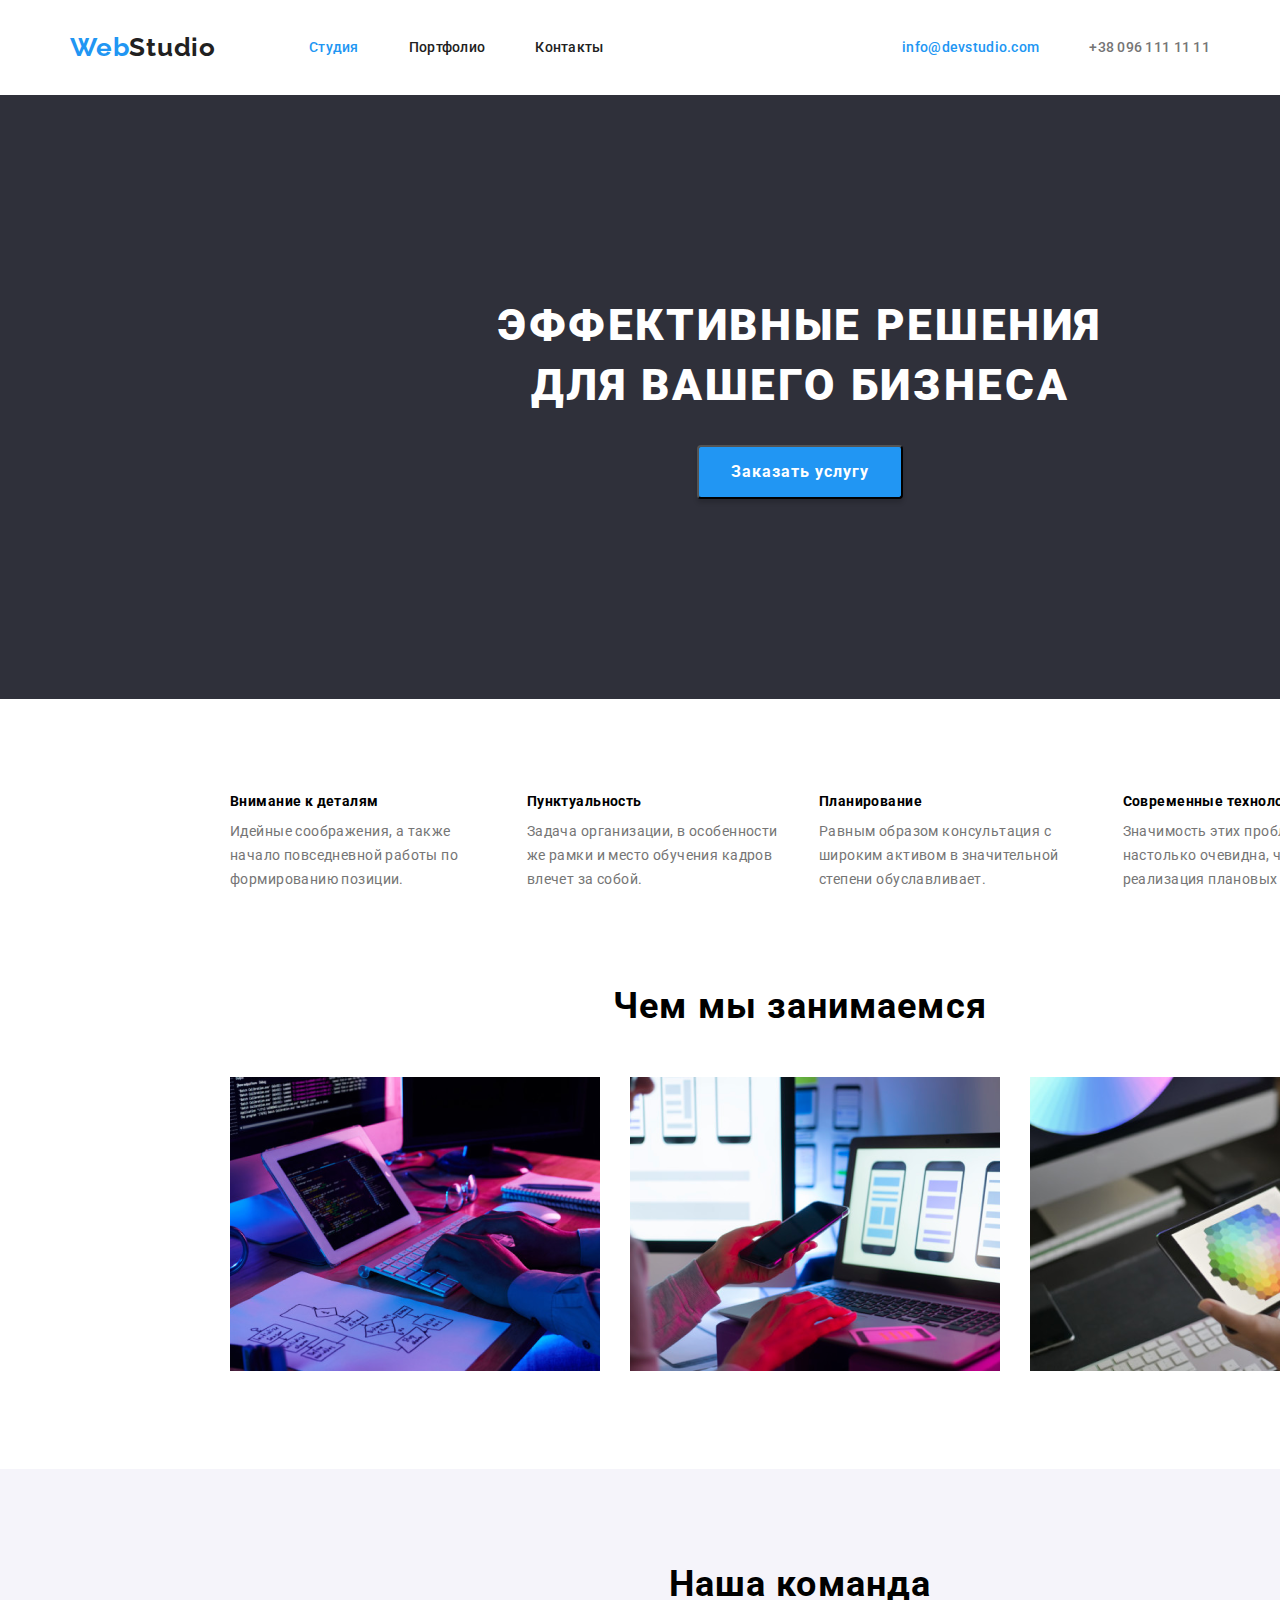
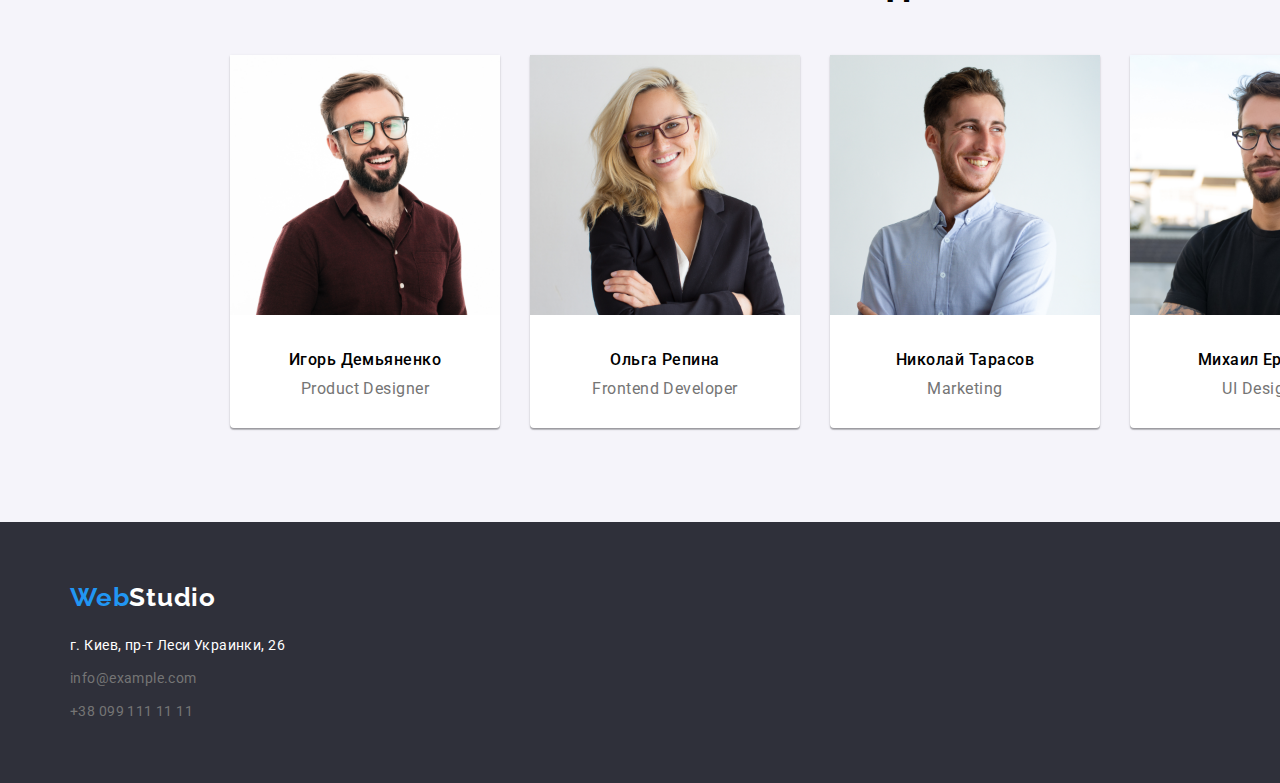
==== commit d8349286: "2 попытка сдать 3 дз" ====
--- a/index.html
+++ b/index.html
@@ -4,6 +4,10 @@
     <meta charset="UTF-8" />
     <meta name="viewport" content="width=device-width, initial-scale=1.0" />
     <title>Document</title>
+    <link
+      rel="stylesheet"
+      href="https://cdnjs.cloudflare.com/ajax/libs/modern-normalize/1.0.0/modern-normalize.min.css"
+    />
     <link rel="preconnect" href="https://fonts.gstatic.com" />
     <link rel="preconnect" href="https://fonts.gstatic.com" />
     <link
@@ -14,29 +18,40 @@
   </head>
   <body>
     <header class="header">
-      <nav class="container site-nav">
+      <div class="container site-nav">
         <a class="header-logo" href=""
           >Web<span class="header-logo-span">Studio</span></a
         >
-        <ul class="header-nav list">
-          <li class="item hover-item">Студия</li>
-          <li class="item">Портфолио</li>
-          <li class="item">Контакты</li>
+        <nav>
+          <ul class="header-nav list">
+            <li class="item">
+              <a href="./index.html" class="link hover-item">Студия</a>
+            </li>
+            <li class="item">
+              <a href="./portfolio.html" class="link">Портфолио</a>
+            </li>
+            <li class="item">
+              <a href="" class="link">Контакты</a>
+            </li>
+          </ul>
+        </nav>
+        <ul class="header-nav-contacts list">
+          <li class="item hover-item">
+            <a href="" class="link hover-item">info@devstudio.com</a>
+          </li>
+          <li class="item">
+            <a href="" class="link">+38 096 111 11 11</a>
+          </li>
         </ul>
-
-        <ul class="header-nav-contacts list">
-          <li class="item hover-item">info@devstudio.com</li>
-          <li class="item">+38 096 111 11 11</li>
-        </ul>
-      </nav>
+      </div>
     </header>
     <main>
       <section class="section-hero">
         <div class="container">
-          <h2 class="hero-title">
+          <h1 class="hero-title">
             ЭФФЕКТИВНЫЕ РЕШЕНИЯ<br />ДЛЯ ВАШЕГО БИЗНЕСА
-          </h2>
-          <button class="hero-button">Заказать услугу</button>
+          </h1>
+          <button type="button" class="hero-button">Заказать услугу</button>
         </div>
       </section>
       <section class="section-advantages">
@@ -78,13 +93,21 @@
           <h2 class="occupation-title">Чем мы занимаемся</h2>
           <ul class="occupation-list list">
             <li class="item">
-              <img src="./images/img.png" width="370px" alt="" />
+              <img
+                src="./images/img.png"
+                width="370"
+                alt="планшет на клавиатуре"
+              />
             </li>
             <li class="item">
-              <img src="./images/img(1).png" width="370px" alt="" />
+              <img
+                src="./images/img(1).png"
+                width="370"
+                alt="ноутбук и телефон"
+              />
             </li>
             <li class="item">
-              <img src="./images/img(2).png" width="370px" alt="" />
+              <img src="./images/img(2).png" width="370" alt="планшет" />
             </li>
           </ul>
         </div>
@@ -94,22 +117,22 @@
           <h2 class="team-title">Наша команда</h2>
           <ul class="list team-list">
             <li class="item">
-              <img src="./images/img(3).png" width="270px" alt="" />
+              <img src="./images/img(3).png" width="270" alt="Лицо Игоря" />
               <h3 class="team-name">Игорь Демьяненко</h3>
               <p class="team-job">Product Designer</p>
             </li>
             <li class="item">
-              <img src="./images/img(4).png" width="270px" alt="" />
+              <img src="./images/img(4).png" width="270" alt="Лицо Ольги" />
               <h3 class="team-name">Ольга Репина</h3>
               <p class="team-job">Frontend Developer</p>
             </li>
             <li class="item">
-              <img src="./images/img(5).png" width="270px" alt="" />
+              <img src="./images/img(5).png" width="270" alt="Лицо Николая" />
               <h3 class="team-name">Николай Тарасов</h3>
               <p class="team-job">Marketing</p>
             </li>
             <li class="item">
-              <img src="./images/img(6).png" width="270px" alt="" />
+              <img src="./images/img(6).png" width="270" alt="Лицо Михаила" />
               <h3 class="team-name">Михаил Ермаков</h3>
               <p class="team-job">UI Designer</p>
             </li>
@@ -119,7 +142,7 @@
     </main>
 
     <footer class="footer">
-      <nav class="footer-nav container">
+      <div class="container">
         <a class="footer-logo" href=""
           >Web<span class="footer-logo-span">Studio</span></a
         >
@@ -129,7 +152,7 @@
           <li class="item">info@example.com</li>
           <li class="item">+38 099 111 11 11</li>
         </ul>
-      </nav>
+      </div>
     </footer>
   </body>
 </html>
--- a/index.css
+++ b/index.css
@@ -36,10 +36,12 @@
   text-decoration: none;
   color: var(--nav-color);
   margin-right: 93px;
+  padding: 32px 0px;
 }
 .list {
   list-style: none;
 }
+
 ul {
   margin: 0px;
   padding: 0px;
@@ -58,28 +60,39 @@
   display: flex;
   margin-left: auto;
 }
+.header-nav .link {
+  color: var(--primary-color);
+  font-style: normal;
+  font-weight: 500;
+  font-size: 14px;
+  line-height: 16px;
+  letter-spacing: 0.02em;
+  text-decoration: none;
+  padding: 32px 0px;
+ 
+}
 .header-nav .item {
+  
+  margin-right: 50px;
+}
+.header-nav .item:last-child {
+  margin: 0px;
+}
+.header-nav-contacts .link {
+  color: var(--no-primary-color);
+  text-decoration: none;
   font-style: normal;
   font-weight: 500;
   font-size: 14px;
   line-height: 16px;
   letter-spacing: 0.02em;
   padding: 32px 0px;
+}
+.header-nav-contacts .item {
+  
   margin-right: 50px;
 }
-.header-nav .item:last-child {
-  margin: 0px;
-}
-.header-nav-contacts .item {
-  font-style: normal;
-  font-weight: 500;
-  font-size: 14px;
-  line-height: 16px;
-  letter-spacing: 0.02em;
-  color: var(--no-primary-color);
-  padding: 32px 0px;
-  margin-right: 50px;
-}
+
 .header-nav-contacts .item:last-child {
   margin: 0px;
 }
@@ -89,12 +102,12 @@
 .header-nav-contacts .hover-item {
   color: var(--nav-color);
 }
-.header-nav .item:hover,
-.header-nav .item:focus {
-  color: var(--nav-color);
-}
-.header-nav-contacts .item:hover,
-.header-nav-contacts .item:focus {
+.header-nav .link:hover,
+.header-nav .link:focus {
+  color: var(--nav-color);
+}
+.header-nav-contacts .link:hover,
+.header-nav-contacts .link:focus {
   color: var(--nav-color);
 }
 .header-nav .hover-item:hover,
@@ -115,8 +128,8 @@
 /* Стили героя*/
 .section-hero {
   background-color: var(--background);
-  padding-bottom: 200px;
-  padding-top: 200px;
+  
+  padding: 200px 215px;
 }
 .hero-title {
   font-size: 44px;
@@ -148,6 +161,8 @@
 
 /*Секция преимуществ*/
 .section-advantages {
+  padding-right: 215px;
+  padding-left: 215px;
   padding-top: 94px;
 }
 .advantages-list {
@@ -179,6 +194,8 @@
 .section-occupation {
   padding-top: 94px;
   padding-bottom: 94px;
+  padding-right: 215px;
+  padding-left: 215px;
 }
 .occupation-title {
   font-size: 36px;
@@ -204,6 +221,8 @@
   padding-top: 94px;
   background: #f5f4fa;
   padding-bottom: 94px;
+  padding-right: 215px;
+  padding-left: 215px;
 }
 .team-title {
   text-align: center;
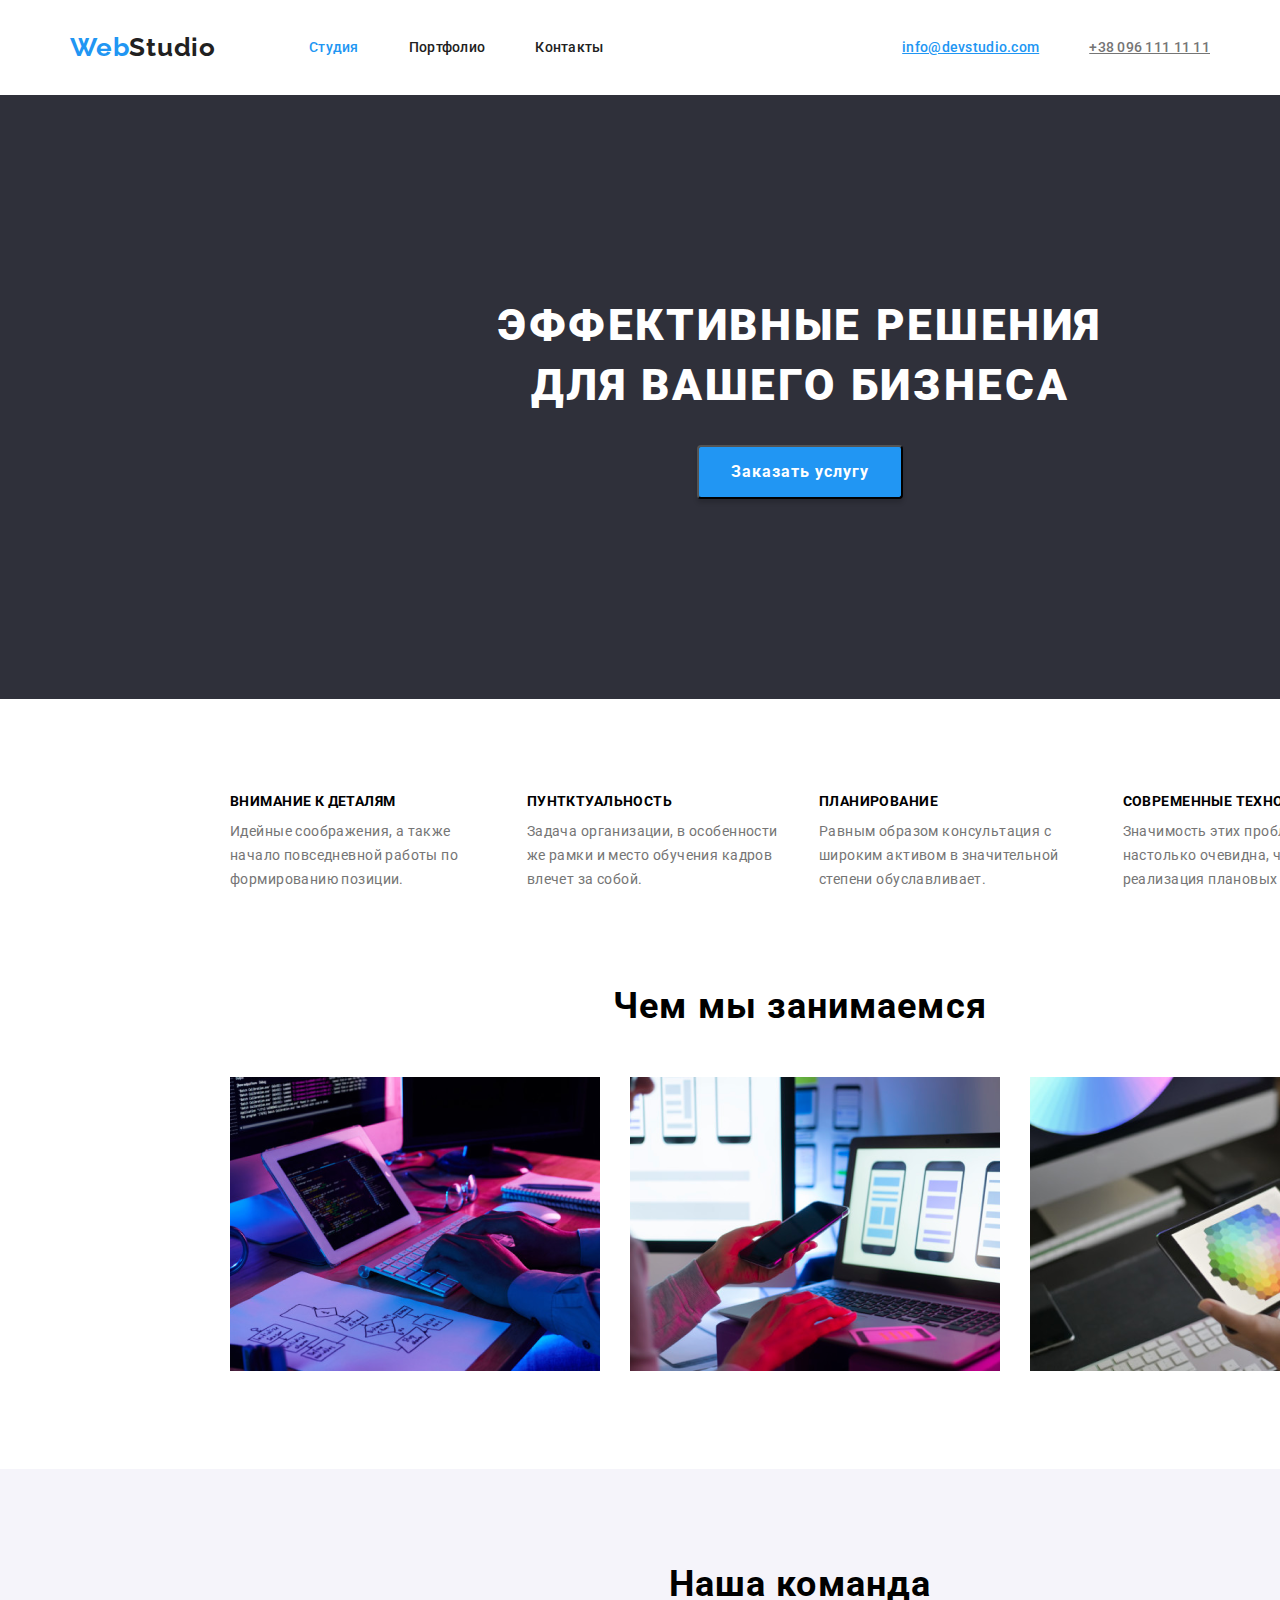
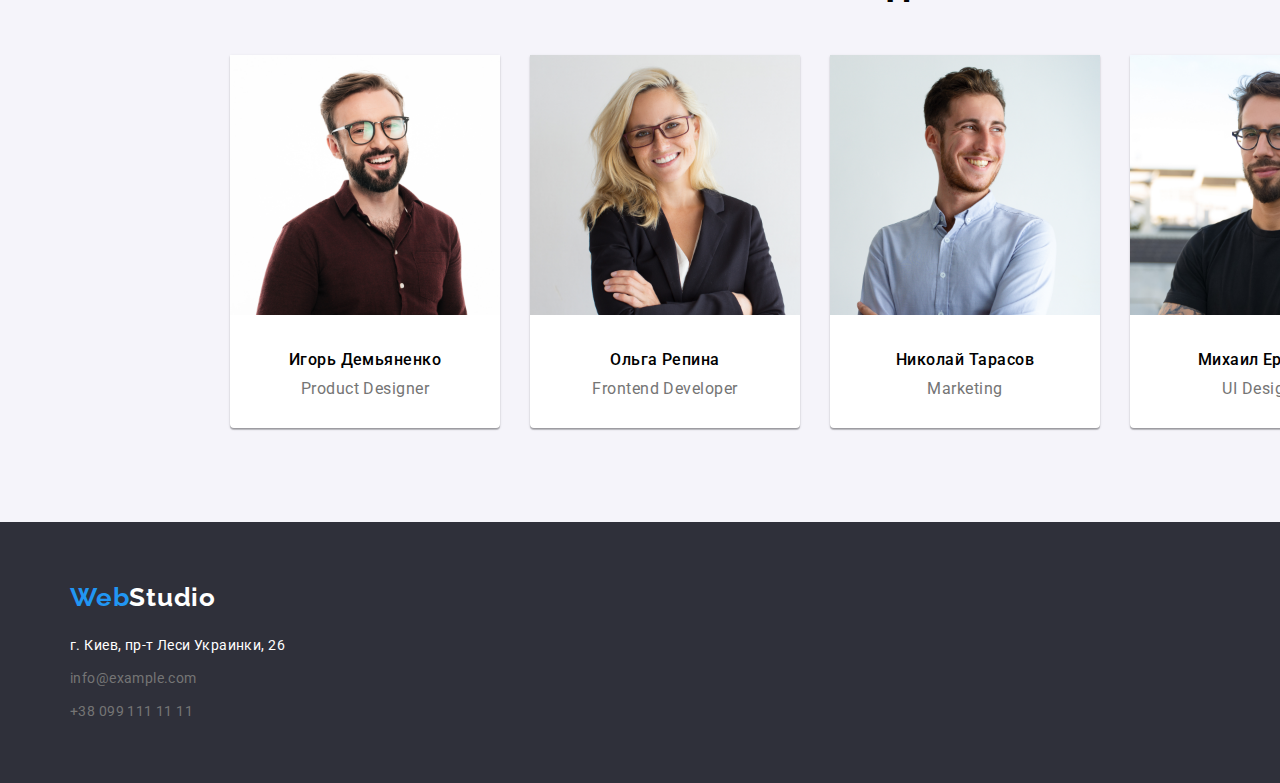
==== commit 42e5e689: "3 попытка сдать 3 дз" ====
--- a/index.html
+++ b/index.html
@@ -14,7 +14,7 @@
       href="https://fonts.googleapis.com/css2?family=Raleway:wght@400;500;700&family=Roboto:wght@400;500;700&display=swap"
       rel="stylesheet"
     />
-    <link rel="stylesheet" href="./index.css" />
+    <link rel="stylesheet" href="./stile/index.css" />
   </head>
   <body>
     <header class="header">
@@ -57,29 +57,30 @@
       <section class="section-advantages">
         <div class="container">
           <ul class="list advantages-list">
+            <h2 hidden>Наши преимущества</h2>
             <li class="item">
-              <h3 class="advantages-title">Внимание к деталям</h3>
+              <h3 class="advantages-title">ВНИМАНИЕ К ДЕТАЛЯМ</h3>
               <p class="advantages-text">
                 Идейные соображения, а также начало повседневной работы по
                 формированию позиции.
               </p>
             </li>
             <li class="item">
-              <h3 class="advantages-title">Пунктуальность</h3>
+              <h3 class="advantages-title">ПУНТКТУАЛЬНОСТЬ</h3>
               <p class="advantages-text">
                 Задача организации, в особенности же рамки и место обучения
                 кадров влечет за собой.
               </p>
             </li>
             <li class="item">
-              <h3 class="advantages-title">Планирование</h3>
+              <h3 class="advantages-title">ПЛАНИРОВАНИЕ</h3>
               <p class="advantages-text">
                 Равным образом консультация с широким активом в значительной
                 степени обуславливает.
               </p>
             </li>
             <li class="item">
-              <h3 class="advantages-title">Современные технологии</h3>
+              <h3 class="advantages-title">СОВРЕМЕННЫЕ ТЕХНОЛОГИИ</h3>
               <p class="advantages-text">
                 Значимость этих проблем настолько очевидна, что реализация
                 плановых заданий.
@@ -118,23 +119,31 @@
           <ul class="list team-list">
             <li class="item">
               <img src="./images/img(3).png" width="270" alt="Лицо Игоря" />
-              <h3 class="team-name">Игорь Демьяненко</h3>
-              <p class="team-job">Product Designer</p>
+              <div class="name-container">
+                <h3 class="team-name">Игорь Демьяненко</h3>
+                <p class="team-job">Product Designer</p>
+              </div>
             </li>
             <li class="item">
               <img src="./images/img(4).png" width="270" alt="Лицо Ольги" />
-              <h3 class="team-name">Ольга Репина</h3>
-              <p class="team-job">Frontend Developer</p>
+              <div class="name-container">
+                <h3 class="team-name">Ольга Репина</h3>
+                <p class="team-job">Frontend Developer</p>
+              </div>
             </li>
             <li class="item">
               <img src="./images/img(5).png" width="270" alt="Лицо Николая" />
-              <h3 class="team-name">Николай Тарасов</h3>
-              <p class="team-job">Marketing</p>
+              <div class="name-container">
+                <h3 class="team-name">Николай Тарасов</h3>
+                <p class="team-job">Marketing</p>
+              </div>
             </li>
             <li class="item">
               <img src="./images/img(6).png" width="270" alt="Лицо Михаила" />
-              <h3 class="team-name">Михаил Ермаков</h3>
-              <p class="team-job">UI Designer</p>
+              <div class="name-container">
+                <h3 class="team-name">Михаил Ермаков</h3>
+                <p class="team-job">UI Designer</p>
+              </div>
             </li>
           </ul>
         </div>
@@ -143,15 +152,20 @@
 
     <footer class="footer">
       <div class="container">
-        <a class="footer-logo" href=""
+        <a class="footer-logo" href="./index.html"
           >Web<span class="footer-logo-span">Studio</span></a
         >
-        <address class="footer-adress">г. Киев, пр-т Леси Украинки, 26</address>
-
-        <ul class="list footer-list">
-          <li class="item">info@example.com</li>
-          <li class="item">+38 099 111 11 11</li>
-        </ul>
+        <address class="footer-adress">
+          г. Киев, пр-т Леси Украинки, 26
+          <ul class="list footer-list">
+            <li class="item">
+              <a href="" class="link">info@example.com</a>
+            </li>
+            <li class="item">
+              <a href="" class="link">+38 099 111 11 11</a>
+            </li>
+          </ul>
+        </address>
       </div>
     </footer>
   </body>
--- a/stile/index.css
+++ b/stile/index.css
@@ -0,0 +1,309 @@
+:root {
+  --primary-color: #212121;
+  --no-primary-color: #757575;
+  --nav-color: #2196f3;
+  --white: #ffffff;
+  --background: #2f303a;
+  --white-tel-em: rgba(255, 255, 255, 0.6);
+  --border-color: #ececec;
+  --items-color: #eeeeee;
+}
+body {
+  font-family: "Roboto", sans-serif;
+}
+h1,
+h2,
+h3,
+h4,
+h5,
+h6 {
+  margin: 0px;
+}
+li {
+  margin: 0px;
+}
+p {
+  margin: 0px;
+}
+/* Стили Хедера*/
+.header-logo {
+  font-family: "Raleway", sans-serif;
+  font-size: 26px;
+  font-style: normal;
+  font-weight: 700;
+  line-height: 31px;
+  letter-spacing: 0.03em;
+  text-decoration: none;
+  color: var(--nav-color);
+  margin-right: 93px;
+  padding: 32px 0px;
+}
+.list {
+  list-style: none;
+}
+
+ul {
+  margin: 0px;
+  padding: 0px;
+}
+.header-logo-span {
+  color: var(--primary-color);
+}
+.site-nav {
+  display: flex;
+  align-items: center;
+}
+.header-nav {
+  display: flex;
+}
+.header-nav-contacts {
+  display: flex;
+  margin-left: auto;
+}
+.header-nav .link {
+  color: var(--primary-color);
+  font-style: normal;
+  font-weight: 500;
+  font-size: 14px;
+  line-height: 16px;
+  letter-spacing: 0.02em;
+  text-decoration: none;
+  padding: 32px 0px;
+}
+.header-nav .item {
+  margin-right: 50px;
+}
+.header-nav .item:last-child {
+  margin: 0px;
+}
+.header-nav-contacts .link {
+  color: var(--no-primary-color);
+
+  font-style: normal;
+  font-weight: 500;
+  font-size: 14px;
+  line-height: 16px;
+  letter-spacing: 0.02em;
+  padding: 32px 0px;
+}
+.header-nav-contacts .item {
+  margin-right: 50px;
+}
+
+.header-nav-contacts .item:last-child {
+  margin: 0px;
+}
+.header-nav .hover-item {
+  color: var(--nav-color);
+}
+.header-nav-contacts .hover-item {
+  color: var(--nav-color);
+}
+.header-nav .link:hover,
+.header-nav .link:focus {
+  color: var(--nav-color);
+}
+.header-nav-contacts .link:hover,
+.header-nav-contacts .link:focus {
+  color: var(--nav-color);
+}
+.header-nav .hover-item:hover,
+.header-nav .hover-item:focus {
+  color: var(--primary-color);
+}
+.header-nav-contacts .hover-item:hover,
+.header-nav-contacts .hover-item:focus {
+  color: var(--no-primary-color);
+}
+.container {
+  width: 1170px;
+  margin-right: auto;
+  margin-left: auto;
+  padding-left: 15px;
+  padding-right: 15px;
+}
+/* Стили героя*/
+.section-hero {
+  background-color: var(--background);
+
+  padding: 200px 215px;
+}
+.hero-title {
+  font-size: 44px;
+  font-style: normal;
+  font-weight: 900;
+  line-height: 60px;
+  letter-spacing: 0.06em;
+  color: var(--white);
+  text-align: center;
+  margin: 0px;
+  margin-bottom: 30px;
+}
+.hero-button {
+  font-size: 16px;
+  font-style: normal;
+  font-weight: 700;
+  line-height: 30px;
+  letter-spacing: 0.06em;
+  color: var(--white);
+  box-shadow: 0px 4px 4px rgba(0, 0, 0, 0.15);
+  border-radius: 4px;
+  padding: 10px 32px;
+  background-color: var(--nav-color);
+  min-width: 200px;
+  display: block;
+  margin-left: auto;
+  margin-right: auto;
+}
+
+/*Секция преимуществ*/
+.section-advantages {
+  padding-right: 215px;
+  padding-left: 215px;
+  padding-top: 94px;
+  padding-bottom: 94px;
+}
+.advantages-list {
+  display: flex;
+}
+.advantages-list .item {
+  margin-right: 30px;
+}
+.advantages-list .item:last-child {
+  margin: 0px;
+}
+.advantages-title {
+  font-size: 14px;
+  font-style: normal;
+  font-weight: 700;
+  line-height: 16px;
+  letter-spacing: 0.03em;
+  margin-bottom: 10px;
+}
+.advantages-text {
+  font-size: 14px;
+  font-style: normal;
+  font-weight: 400;
+  line-height: 24px;
+  letter-spacing: 0.03em;
+  color: var(--no-primary-color);
+}
+/*Секция  занятий */
+.section-occupation {
+  padding-bottom: 94px;
+  padding-right: 215px;
+  padding-left: 215px;
+}
+.occupation-title {
+  font-size: 36px;
+  font-style: normal;
+  font-weight: 700;
+  line-height: 42px;
+  letter-spacing: 0.03em;
+  text-align: center;
+  margin-bottom: 50px;
+}
+.occupation-list {
+  display: flex;
+}
+.occupation-list .item {
+  margin-right: 30px;
+}
+.occupation-list .item:last-child {
+  margin: 0px;
+}
+/*Секция  команды */
+
+.section-team {
+  padding-top: 94px;
+  background: #f5f4fa;
+  padding-bottom: 94px;
+  padding-right: 215px;
+  padding-left: 215px;
+}
+.team-title {
+  text-align: center;
+  font-size: 36px;
+  font-style: normal;
+  font-weight: 700;
+  line-height: 42px;
+  letter-spacing: 0.03em;
+  margin-bottom: 50px;
+}
+.team-list {
+  display: flex;
+}
+.team-list .item {
+  margin-right: 30px;
+  background-color: var(--white);
+  padding-bottom: 30px;
+  text-align: center;
+  border-radius: 0px 0px 4px 4px;
+  box-shadow: 0px 1px 3px rgba(0, 0, 0, 0.12), 0px 1px 1px rgba(0, 0, 0, 0.14),
+    0px 2px 1px rgba(0, 0, 0, 0.2);
+}
+.team-list .item:last-child {
+  margin: 0px;
+}
+.team-name {
+  font-size: 16px;
+  font-style: normal;
+  font-weight: 500;
+  line-height: 19px;
+  letter-spacing: 0.03em;
+  margin-bottom: 10px;
+}
+.name-container {
+  padding-top: 30px;
+}
+.team-job {
+  font-size: 16px;
+  font-style: normal;
+  font-weight: 400;
+  line-height: 19px;
+  letter-spacing: 0.03em;
+  color: var(--no-primary-color);
+}
+/*Стили Футера */
+.footer {
+  background-color: var(--background);
+  padding-top: 60px;
+  padding-bottom: 60px;
+}
+.footer-logo {
+  font-family: "Raleway", sans-serif;
+  font-size: 26px;
+  font-style: normal;
+  font-weight: 700;
+  line-height: 31px;
+  letter-spacing: 0.03em;
+  text-decoration: none;
+  color: var(--nav-color);
+}
+.footer-logo-span {
+  color: var(--white);
+}
+.footer-adress {
+  margin-top: 20px;
+  font-size: 14px;
+  font-style: normal;
+  font-weight: 400;
+  line-height: 24px;
+  letter-spacing: 0.03em;
+  color: var(--white);
+}
+.footer-list .link {
+  font-size: 14px;
+  font-style: normal;
+  font-weight: 400;
+  line-height: 24px;
+  letter-spacing: 0.03em;
+  color: var(--no-primary-color);
+  text-decoration: none;
+}
+.footer-list .item {
+  margin-top: 9px;
+}
+.footer-list .link:hover {
+  color: var(--nav-color);
+}
